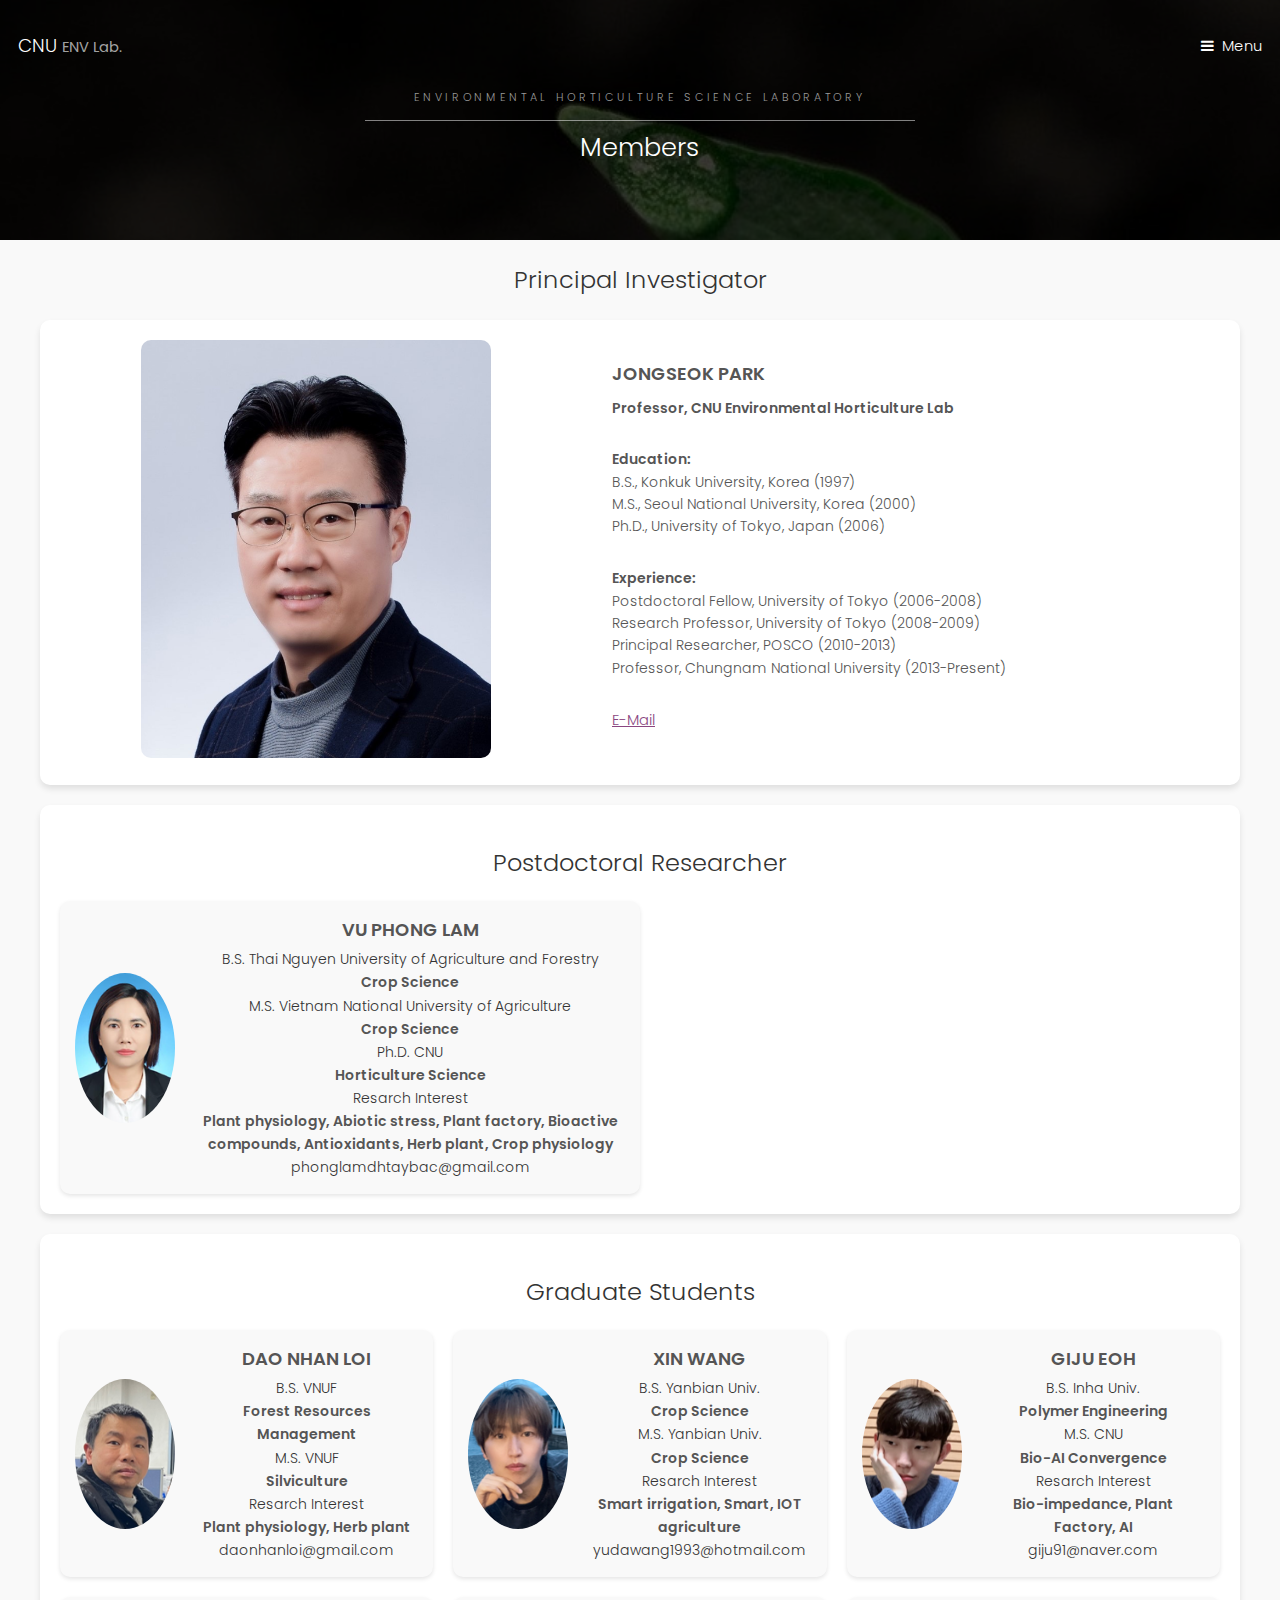
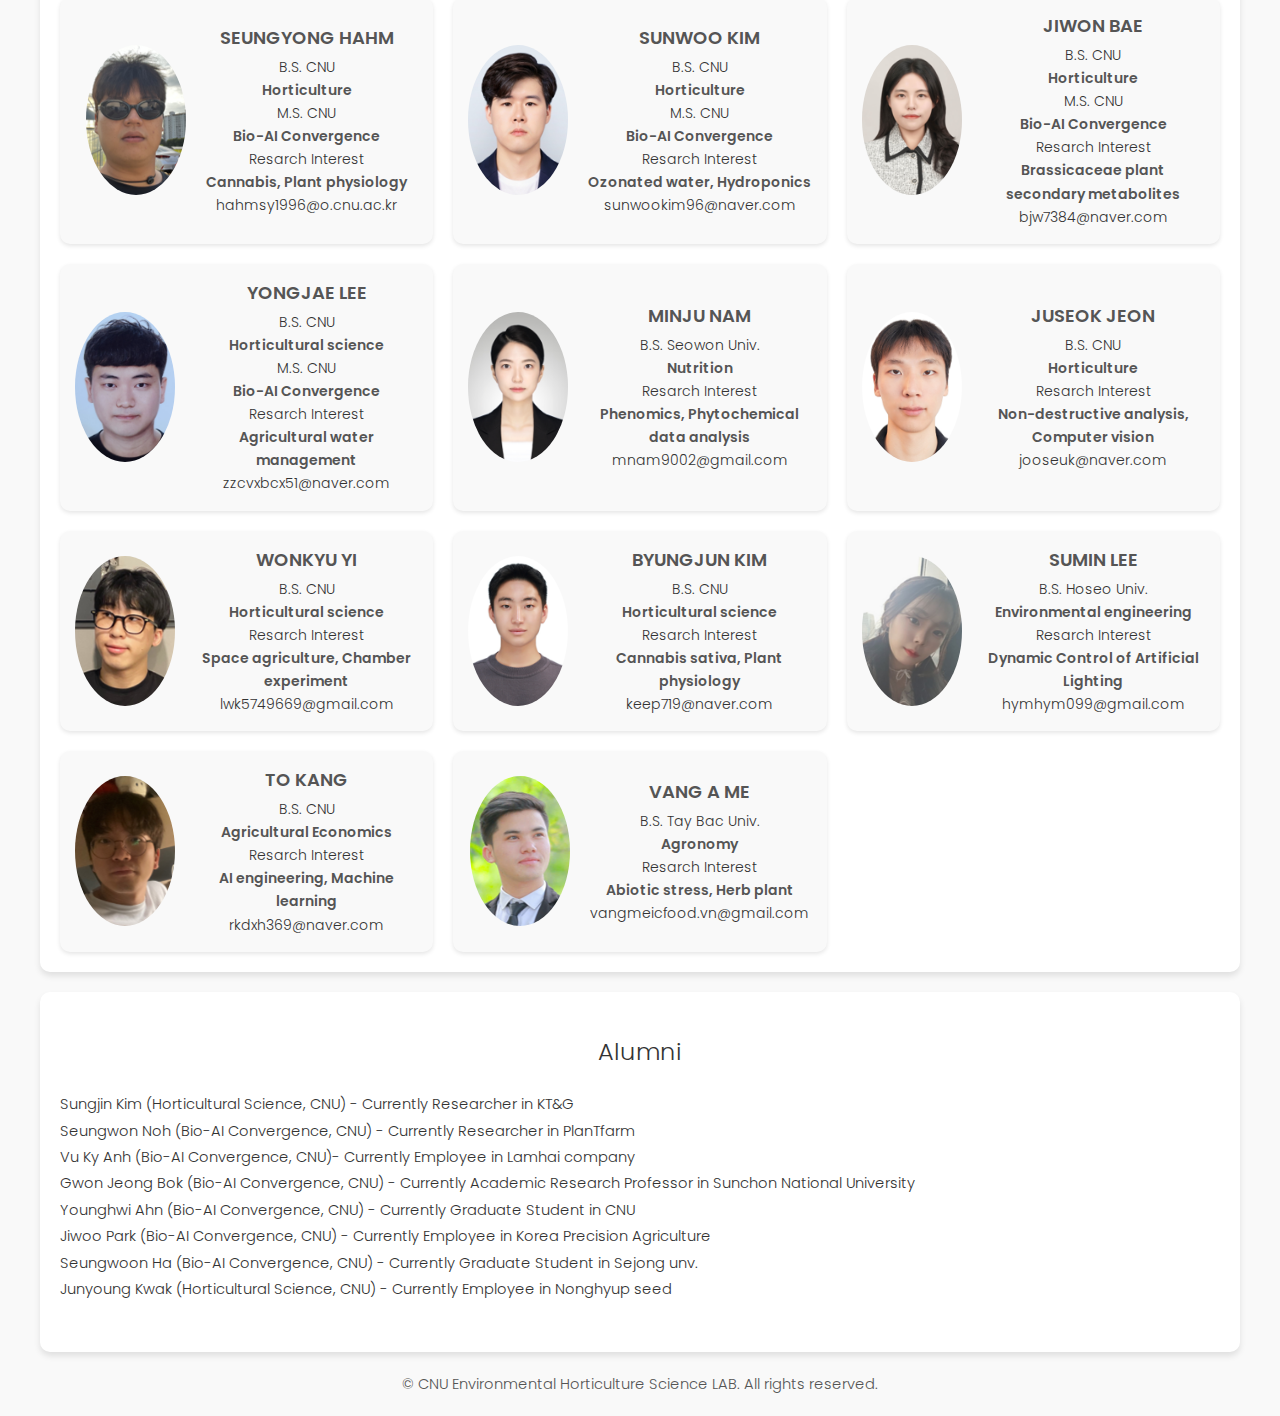
==== member_final.html @ 762f3e8c "Add files via upload" ====
<!DOCTYPE html>
<!--
	Hielo by TEMPLATED
	templated.co @templatedco
	Released for free under the Creative Commons Attribution 3.0 license (templated.co/license)
-->
<html>
  <head>
    <title>충남대학교 환경원예학연구실</title>
    <meta charset="utf-8" />
    <meta name="viewport" content="width=device-width, initial-scale=1" />
    <link rel="stylesheet" href="assets/css/main.css" />


    <style>
      body {
        margin: 0;
        padding: 0;
        background-color: #f9f9f9;
        color: #333;
      }

      .container {
            max-width: 1200px;
            margin: 0 auto;
            padding: 20px;
        }

      .section-title {
        text-align: center;
        margin: 20px 0;
        font-size: 24px;
        color: #333;
      }

      .professor-section {
        display: flex;
        flex-wrap: wrap;
        justify-content: center;
        align-items: flex-start;
        gap: 20px;
        padding: 20px;
        max-width: 1200px;
        margin: 0 auto;
        background-color: #fff;
        border-radius: 10px;
        box-shadow: 0 4px 6px rgba(0, 0, 0, 0.1);
        margin-bottom: 20px;
        margin-top: 20px;

      }

      .professor-image {
        flex: 1 1 40%;
        text-align: center;
      }

      .professor-image img {
        width: 100%;
        max-width: 350px;
        border-radius: 10px;
        object-fit: cover;
      }

      .professor-info {
        flex: 1 1 50%;
        padding: 20px;
        text-align: left;
      }

      .professor-info h3 {
        font-size: 18px;
        color: #007bff;
        margin-bottom: 10px;
      }

      .professor-info p {
        font-size: 14px;
        color: #555;
        line-height: 1.6;
      }



      
      .members-section {
    background-color: #fff;
    padding: 20px;
    align-items: center;
    max-width: 1200px; /* 섹션의 너비를 조정 */
    margin: 0 auto; /* 섹션을 중앙 정렬 */
    border-radius: 10px;
    box-shadow: 0 4px 6px rgba(0, 0, 0, 0.1);
    margin-bottom: 20px;
    text-align: center; /* 텍스트와 내용을 중앙 정렬 */
}

      .members {
            display: grid;
            grid-template-columns: repeat(3, 1fr);
            gap: 20px;
            justify-items: center;
            
        }




        
        .member {
            display: flex;
            align-items: center;
            width: 100%; /* 부모 컨테이너의 크기에 맞춤 */
            max-width: 390px; /* 카드 최대 너비 */
            gap: 20px;
            justify-content: center;
            background-color: #f9f9f9;
            padding: 15px;
            border-radius: 10px;
            box-shadow: 0 2px 4px rgba(0, 0, 0, 0.1);
        }

        .member img {
    width: 100px; /* 사진 크기 조정 */
    height: 150px; /* 사진 크기 조정 */
    border-radius: 50%; /* 원형 이미지 */
    object-fit: cover; /* 이미지 크기 유지 */

}

        .member-info h3 {
            margin: 0 0 5px;
            font-size: 18px;
        }

        .member-info p {
            margin: 0;
            font-size: 14px;
        }

        .single-member-container {
            display: grid;
            grid-template-columns: repeat(3, 1fr);
            gap: 20px;
            justify-content: center;
        }

        .single-member-container .member {
            grid-column: span 1;
        }

        .phdsingle-member-container .member {
          max-width: 580px; /* 카드 최대 너비를 600px로 설정 */
    width: 100%; /* 부모 컨테이너 크기에 맞춤 */
    margin: 0 ; /* 중앙 정렬 */
    
        }


        .single-member-container .member:nth-child(1) {
            grid-column: 1 / 2;
        }

        .alumni {
    
    max-width: 1200px; /* 섹션의 최대 너비를 제한 */
    margin: 0 auto; /* 섹션을 수평 중앙 정렬 */
    background-color: #fff; /* 배경색 추가로 다른 섹션과 통일 */
    padding: 20px; /* 내부 여백 추가 */
    border-radius: 10px; /* 모서리 둥글게 */
    box-shadow: 0 4px 6px rgba(0, 0, 0, 0.1); /* 섀도우 추가 */
}

.alumni-list {
    line-height: 1.8; /* 텍스트 간격 조정 */
}


      </style>



    
    <!-- Header -->
    <header id="header" class="alt">
      <div class="logo">
        <a href="main_final.html">CNU <span>ENV Lab.</span></a>
      </div>
      <a href="#menu">Menu</a>
    </header>

    <!-- Nav -->
    <nav id="menu">
      <ul class="links">
        <li><a href="main_final.html">HOME</a></li>
        <li><a href="member_final.html">MEMBERS</a></li>
        <li><a href="reserch_final.html">RESEARCH</a></li>
        <li><a href="papers_final.html">PUBLICATIONS</a></li>
      </ul>
    </nav>



    <section id="One" class="wrapper style3">
        <div class="inner">
          <header class="align-center">
            <p>Environmental Horticulture Science laboratory</p>
            <h2>Members</h2>
          </header>
        </div>
      </section>
  



    <!-- 교수님 섹션 -->
    <section class="professor">
        <div class="section-title">Principal Investigator</div>
        <div class="professor-section">
          <div class="professor-image">
            <img src="images/12/jsp.png" alt="박 종 석" />
          </div>
          <div class="professor-info">
            <h3><b>JONGSEOK PARK</b></h3>
            <p><strong>Professor, CNU Environmental Horticulture Lab</strong></p>
            <p><strong>Education:</strong><br>
              B.S., Konkuk University, Korea (1997)<br>
              M.S., Seoul National University, Korea (2000)<br>
              Ph.D., University of Tokyo, Japan (2006)</p>
          <p><strong>Experience:</strong><br>
              Postdoctoral Fellow, University of Tokyo (2006-2008)<br>
              Research Professor, University of Tokyo (2008-2009)<br>
              Principal Researcher, POSCO (2010-2013)<br>
              Professor, Chungnam National University (2013-Present)</p>
            <a href="mailto:jongseok@cnu.ac.kr">E-Mail</a>
          </div>
        </div> 
      </section>
  

      <!-- Postdoctoral Researchers 섹션 -->

      <section class="members-section">
        <h2 class="section-title">Postdoctoral Researcher</h2>
        <div class="phdsingle-member-container">
            <div class="member">
                <img src="images/12/lam.png" alt="Bu Phong Lam">
                <div class="member-info">
                  <h3><b>VU PHONG LAM</b></h3>
                  <p>B.S. Thai Nguyen University of Agriculture and Forestry</p>
                  <p><b>Crop Science</b></p>
                  <p>M.S. Vietnam National University of Agriculture</p>
                  <p><b>Crop Science</b></p>
                  <p>Ph.D. CNU</p>
                  <p><b>Horticulture Science</b></p>
                  <p>Resarch Interest</p>
                  <p><b>Plant physiology, Abiotic stress, Plant factory, Bioactive compounds, Antioxidants, Herb plant, Crop physiology</b></p>
                  <p>phonglamdhtaybac@gmail.com</p>
                </div>
            </div>
        </div>
    </section>



  <section class="members-section">
      <h2 class="section-title">Graduate Students</h2>
      <div class="members">
          <div class="member">
              <img src="images/12/loi.png" alt="Roi">
              <div class="member-info">
                  <h3><b>DAO NHAN LOI</b></h3>
                  <p>B.S. VNUF</p>
                  <p><b>Forest Resources Management</b></p>
                  <p>M.S. VNUF</p>
                  <p><b>Silviculture</b></p>
                  <p>Resarch Interest</p>
                  <p><b>Plant physiology, Herb plant</b></p>
                  <p>daonhanloi@gmail.com</p>
              </div>
          </div>
          <div class="member">
              <img src="images/12/xin.png" alt="Wang Xin">
              <div class="member-info">
                <h3><b>XIN WANG</b></h3>
                <p>B.S. Yanbian Univ.</p>
                <p><b>Crop Science</b></p>
                <p>M.S. Yanbian Univ.</p>
                <p><b>Crop Science</b></p>
                <p>Resarch Interest</p>
                <p><b>Smart irrigation, Smart, IOT agriculture</b></p>
                <p>yudawang1993@hotmail.com</p>
              </div>
          </div>
          <div class="member">
              <img src="images/12/ju.png" alt="Oh Gi Ju">
              <div class="member-info">
                <h3><b>GIJU EOH</b></h3>
                <p>B.S. Inha Univ.</p>
                <p><b>Polymer Engineering</b></p>
                <p>M.S. CNU</p>
                <p><b>Bio-AI Convergence</b></p>
                <p>Resarch Interest</p>
                <p><b>Bio-impedance, Plant Factory, AI</b></p>
                <p>giju91@naver.com</p>
              </div>
          </div>
          <div class="member">
            <img src="images/12/seoung.png" alt="Wang Xin">
            <div class="member-info">
              <h3><b>SEUNGYONG HAHM</b></h3>
              <p>B.S. CNU</p>
              <p><b>Horticulture</b></p>
              <p>M.S. CNU</p>
              <p><b>Bio-AI Convergence</b></p>
              <p>Resarch Interest</p>
              <p><b>Cannabis, Plant physiology</b></p>
              <p>hahmsy1996@o.cnu.ac.kr</p>
          </div>
          </div>
          <div class="member">
            <img src="images/12/sun.png" alt="Wang Xin">
            <div class="member-info">
              <h3><b>SUNWOO KIM</b></h3>
              <p>B.S. CNU</p>
              <p><b>Horticulture</b></p>
              <p>M.S. CNU</p>
              <p><b>Bio-AI Convergence</b></p>
              <p>Resarch Interest</p>
              <p><b>Ozonated water, Hydroponics</b></p>
              <p>sunwookim96@naver.com</p>
          </div>
          </div>
          <div class="member">
            <img src="images/12/ji.png" alt="Wang Xin">
            <div class="member-info">
              <h3><b>JIWON BAE</b></h3>
              <p>B.S. CNU</p>
              <p><b>Horticulture</b></p>
              <p>M.S. CNU</p>
              <p><b>Bio-AI Convergence</b></p>
              <p>Resarch Interest</p>
              <p><b>Brassicaceae plant secondary metabolites</b></p>
              <p>bjw7384@naver.com</p>
          </div>
          </div>
          <div class="member">
            <img src="images/12/yong.png" alt="Wang Xin">
            <div class="member-info">
              <h3><b>YONGJAE LEE</b></h3>
              <p>B.S. CNU</p>
              <p><b>Horticultural science</b></p>
              <p>M.S. CNU</p>
              <p><b>Bio-AI Convergence</b></p>
              <p>Resarch Interest</p>
              <p><b>Agricultural water management</b></p>
              <p>zzcvxbcx51@naver.com</p>
          </div>
          </div>
          <div class="member">
            <img src="images/12/min.png" alt="Wang Xin">
            <div class="member-info">
              <h3><b>MINJU NAM</b></h3>
              <p>B.S. Seowon Univ.</p>
              <p><b>Nutrition</b></p>
              <p>Resarch Interest</p>
              <p><b>Phenomics, Phytochemical data analysis</b></p>
              <p>mnam9002@gmail.com</p>
          </div>
          </div>
          <div class="member">
            <img src="images/12/jus.png" alt="Wang Xin">
            <div class="member-info">
              <h3><b>JUSEOK JEON</b></h3>
              <p>B.S. CNU</p>
              <p><b>Horticulture</b></p>
              <p>Resarch Interest</p>
              <p><b>Non-destructive analysis, Computer vision</b></p>
              <p>jooseuk@naver.com</p>
          </div>
          </div>
          <div class="member">
            <img src="images/12/won.png" alt="Wang Xin">
            <div class="member-info">
              <h3><b>WONKYU YI</b></h3>
              <p>B.S. CNU</p>
              <p><b>Horticultural science</b></p>
              <p>Resarch Interest</p>
              <p><b>Space agriculture, Chamber experiment</b></p>
              <p>lwk5749669@gmail.com</p>
          </div>
          </div>
          <div class="member">
            <img src="images/12/byung.png" alt="Wang Xin">
            <div class="member-info">
              <h3><b>BYUNGJUN KIM</b></h3>
              <p>B.S. CNU</p>
              <p><b>Horticultural science</b></p>
              <p>Resarch Interest</p>
              <p><b>Cannabis sativa, Plant physiology</b></p>
              <p>keep719@naver.com</p>
          </div>
          </div>
          <div class="member">
            <img src="images/12/su.png" alt="Wang Xin">
            <div class="member-info">
              <h3><b>SUMIN LEE</b></h3>
              <p>B.S. Hoseo Univ.</p>
              <p><b>Environmental engineering</b></p>
              <p>Resarch Interest</p>
              <p><b>Dynamic Control of Artificial Lighting</b></p>
              <p>hymhym099@gmail.com</p>
          </div>
          </div>
          <div class="member">
            <img src="images/12/kang.png" alt="Wang Xin">
            <div class="member-info">
              <h3><b>TO KANG</b></h3>
              <p>B.S. CNU</p>
              <p><b>Agricultural Economics</b></p>
              <p>Resarch Interest</p>
              <p><b>AI engineering, Machine learning</b></p>
              <p>rkdxh369@naver.com</p>
          </div>
          </div>
          <div class="member">
            <img src="images/12/bang.png" alt="Wang Xin">
            <div class="member-info">
              <h3><b>VANG A ME</b></h3>
              <p>B.S. Tay Bac Univ.</p>
              <p><b>Agronomy</b></p>
              <p>Resarch Interest</p>
              <p><b>Abiotic stress, Herb plant</b></p>
              <p>vangmeicfood.vn@gmail.com</p>
          </div>
          </div>
          </div>
      </div>
  </section>
</div>
</body>
</html>

  
      <section class="alumni">
        <div class="section-title">Alumni</div>
        <p class="alumni-list">
          Sungjin Kim (Horticultural Science, CNU) - Currently Researcher in KT&G<br>
          Seungwon Noh (Bio-AI Convergence, CNU) - Currently Researcher in PlanTfarm<br>
          Vu Ky Anh (Bio-AI Convergence, CNU)- Currently Employee in Lamhai company<br> 
          Gwon Jeong Bok (Bio-AI Convergence, CNU) - Currently Academic Research Professor in Sunchon National University<br>
          Younghwi Ahn (Bio-AI Convergence, CNU) - Currently Graduate Student in CNU<br>
          Jiwoo Park (Bio-AI Convergence, CNU) - Currently Employee in Korea Precision Agriculture<br>
          Seungwoon Ha (Bio-AI Convergence, CNU) - Currently Graduate Student in Sejong unv.<br>
          Junyoung Kwak (Horticultural Science, CNU) - Currently Employee in Nonghyup seed
        </p>
      </section>

  
      <footer style="text-align: center; margin: 20px 0; color: #555;">
        &copy; CNU Environmental Horticulture Science LAB. All rights reserved.
      </footer>
  
      <script>
        const menuToggle = document.getElementById("menu-toggle");
        const menu = document.getElementById("menu");
  
        menuToggle.addEventListener("click", () => {
          menu.style.display = menu.style.display === "block" ? "none" : "block";
        });
      </script>






    <!-- Scripts -->
    <script src="assets/js/jquery.min.js"></script>
    <script src="assets/js/jquery.scrollex.min.js"></script>
    <script src="assets/js/skel.min.js"></script>
    <script src="assets/js/util.js"></script>
    <script src="assets/js/main.js"></script>
  </body>
</html>
---- assets/css/main.css ----
@charset "UTF-8";
@import url(font-awesome.min.css);
@import url("https://fonts.googleapis.com/css?family=Poppins:300,400,500,600,700");

/*
	Hielo by TEMPLATED
	templated.co @templatedco
	Released for free under the Creative Commons Attribution 3.0 license (templated.co/license)
*/

/* Reset */

html,
body,
div,
span,
applet,
object,
iframe,
h1,
h2,
h3,
h4,
h5,
h6,
p,
blockquote,
pre,
a,
abbr,
acronym,
address,
big,
cite,
code,
del,
dfn,
em,
img,
ins,
kbd,
q,
s,
samp,
small,
strike,
strong,
sub,
sup,
tt,
var,
b,
u,
i,
center,
dl,
dt,
dd,
ol,
ul,
li,
fieldset,
form,
label,
legend,
table,
caption,
tbody,
tfoot,
thead,
tr,
th,
td,
article,
aside,
canvas,
details,
embed,
figure,
figcaption,
footer,
header,
hgroup,
menu,
nav,
output,
ruby,
section,
summary,
time,
mark,
audio,
video {
  margin: 0;
  padding: 0;
  border: 0;
  font-size: 100%;
  font: inherit;
  vertical-align: baseline;
}

article,
aside,
details,
figcaption,
figure,
footer,
header,
hgroup,
menu,
nav,
section {
  display: block;
}

body {
  line-height: 1;
}

ol,
ul {
  list-style: none;
}

blockquote,
q {
  quotes: none;
}

blockquote:before,
blockquote:after,
q:before,
q:after {
  content: "";
  content: none;
}

table {
  border-collapse: collapse;
  border-spacing: 0;
}

body {
  -webkit-text-size-adjust: none;
}

/* Box Model */

*,
*:before,
*:after {
  -moz-box-sizing: border-box;
  -webkit-box-sizing: border-box;
  box-sizing: border-box;
}

/* Containers */

.container {
  margin-left: auto;
  margin-right: auto;
}

.container.\31 25\25 {
  width: 100%;
  max-width: 100rem;
  min-width: 80rem;
}

.container.\37 5\25 {
  width: 60rem;
}

.container.\35 0\25 {
  width: 40rem;
}

.container.\32 5\25 {
  width: 20rem;
}

.container {
  width: 80rem;
}

@media screen and (max-width: 1680px) {
  .container.\31 25\25 {
    width: 100%;
    max-width: 100rem;
    min-width: 80rem;
  }

  .container.\37 5\25 {
    width: 60rem;
  }

  .container.\35 0\25 {
    width: 40rem;
  }

  .container.\32 5\25 {
    width: 20rem;
  }

  .container {
    width: 80rem;
  }
}

@media screen and (max-width: 1280px) {
  .container.\31 25\25 {
    width: 100%;
    max-width: 81.25rem;
    min-width: 65rem;
  }

  .container.\37 5\25 {
    width: 48.75rem;
  }

  .container.\35 0\25 {
    width: 32.5rem;
  }

  .container.\32 5\25 {
    width: 16.25rem;
  }

  .container {
    width: 65rem;
  }
}

@media screen and (max-width: 980px) {
  .container.\31 25\25 {
    width: 100%;
    max-width: 112.5%;
    min-width: 90%;
  }

  .container.\37 5\25 {
    width: 67.5%;
  }

  .container.\35 0\25 {
    width: 45%;
  }

  .container.\32 5\25 {
    width: 22.5%;
  }

  .container {
    width: 90%;
  }
}

@media screen and (max-width: 736px) {
  .container.\31 25\25 {
    width: 100%;
    max-width: 112.5%;
    min-width: 90%;
  }

  .container.\37 5\25 {
    width: 67.5%;
  }

  .container.\35 0\25 {
    width: 45%;
  }

  .container.\32 5\25 {
    width: 22.5%;
  }

  .container {
    width: 90% !important;
  }
}

@media screen and (max-width: 480px) {
  .container.\31 25\25 {
    width: 100%;
    max-width: 112.5%;
    min-width: 90%;
  }

  .container.\37 5\25 {
    width: 67.5%;
  }

  .container.\35 0\25 {
    width: 45%;
  }

  .container.\32 5\25 {
    width: 22.5%;
  }

  .container {
    width: 90% !important;
  }
}

/* Grid */

.row {
  border-bottom: solid 1px transparent;
  -moz-box-sizing: border-box;
  -webkit-box-sizing: border-box;
  box-sizing: border-box;
}

.row > * {
  float: left;
  -moz-box-sizing: border-box;
  -webkit-box-sizing: border-box;
  box-sizing: border-box;
}

.row:after,
.row:before {
  content: "";
  display: block;
  clear: both;
  height: 0;
}

.row.uniform > * > :first-child {
  margin-top: 0;
}

.row.uniform > * > :last-child {
  margin-bottom: 0;
}

.row.\30 \25 > * {
  padding: 0 0 0 0rem;
}

.row.\30 \25 {
  margin: 0 0 -1px 0rem;
}

.row.uniform.\30 \25 > * {
  padding: 0rem 0 0 0rem;
}

.row.uniform.\30 \25 {
  margin: 0rem 0 -1px 0rem;
}

.row > * {
  padding: 0 0 0 2rem;
}

.row {
  margin: 0 0 -1px -2rem;
}

.row.uniform > * {
  padding: 2rem 0 0 2rem;
}

.row.uniform {
  margin: -2rem 0 -1px -2rem;
}

.row.\32 00\25 > * {
  padding: 0 0 0 4rem;
}

.row.\32 00\25 {
  margin: 0 0 -1px -4rem;
}

.row.uniform.\32 00\25 > * {
  padding: 4rem 0 0 4rem;
}

.row.uniform.\32 00\25 {
  margin: -4rem 0 -1px -4rem;
}

.row.\31 50\25 > * {
  padding: 0 0 0 3rem;
}

.row.\31 50\25 {
  margin: 0 0 -1px -3rem;
}

.row.uniform.\31 50\25 > * {
  padding: 3rem 0 0 3rem;
}

.row.uniform.\31 50\25 {
  margin: -3rem 0 -1px -3rem;
}

.row.\35 0\25 > * {
  padding: 0 0 0 1rem;
}

.row.\35 0\25 {
  margin: 0 0 -1px -1rem;
}

.row.uniform.\35 0\25 > * {
  padding: 1rem 0 0 1rem;
}

.row.uniform.\35 0\25 {
  margin: -1rem 0 -1px -1rem;
}

.row.\32 5\25 > * {
  padding: 0 0 0 0.5rem;
}

.row.\32 5\25 {
  margin: 0 0 -1px -0.5rem;
}

.row.uniform.\32 5\25 > * {
  padding: 0.5rem 0 0 0.5rem;
}

.row.uniform.\32 5\25 {
  margin: -0.5rem 0 -1px -0.5rem;
}

.\31 2u,
.\31 2u\24 {
  width: 100%;
  clear: none;
  margin-left: 0;
}

.\31 1u,
.\31 1u\24 {
  width: 91.6666666667%;
  clear: none;
  margin-left: 0;
}

.\31 0u,
.\31 0u\24 {
  width: 83.3333333333%;
  clear: none;
  margin-left: 0;
}

.\39 u,
.\39 u\24 {
  width: 75%;
  clear: none;
  margin-left: 0;
}

.\38 u,
.\38 u\24 {
  width: 66.6666666667%;
  clear: none;
  margin-left: 0;
}

.\37 u,
.\37 u\24 {
  width: 58.3333333333%;
  clear: none;
  margin-left: 0;
}

.\36 u,
.\36 u\24 {
  width: 50%;
  clear: none;
  margin-left: 0;
}

.\35 u,
.\35 u\24 {
  width: 41.6666666667%;
  clear: none;
  margin-left: 0;
}

.\34 u,
.\34 u\24 {
  width: 33.3333333333%;
  clear: none;
  margin-left: 0;
}

.\33 u,
.\33 u\24 {
  width: 25%;
  clear: none;
  margin-left: 0;
}

.\32 u,
.\32 u\24 {
  width: 16.6666666667%;
  clear: none;
  margin-left: 0;
}

.\31 u,
.\31 u\24 {
  width: 8.3333333333%;
  clear: none;
  margin-left: 0;
}

.\31 2u\24 + *,
.\31 1u\24 + *,
.\31 0u\24 + *,
.\39 u\24 + *,
.\38 u\24 + *,
.\37 u\24 + *,
.\36 u\24 + *,
.\35 u\24 + *,
.\34 u\24 + *,
.\33 u\24 + *,
.\32 u\24 + *,
.\31 u\24 + * {
  clear: left;
}

.\-11u {
  margin-left: 91.66667%;
}

.\-10u {
  margin-left: 83.33333%;
}

.\-9u {
  margin-left: 75%;
}

.\-8u {
  margin-left: 66.66667%;
}

.\-7u {
  margin-left: 58.33333%;
}

.\-6u {
  margin-left: 50%;
}

.\-5u {
  margin-left: 41.66667%;
}

.\-4u {
  margin-left: 33.33333%;
}

.\-3u {
  margin-left: 25%;
}

.\-2u {
  margin-left: 16.66667%;
}

.\-1u {
  margin-left: 8.33333%;
}

@media screen and (max-width: 1680px) {
  .row > * {
    padding: 0 0 0 2rem;
  }

  .row {
    margin: 0 0 -1px -2rem;
  }

  .row.uniform > * {
    padding: 2rem 0 0 2rem;
  }

  .row.uniform {
    margin: -2rem 0 -1px -2rem;
  }

  .row.\32 00\25 > * {
    padding: 0 0 0 4rem;
  }

  .row.\32 00\25 {
    margin: 0 0 -1px -4rem;
  }

  .row.uniform.\32 00\25 > * {
    padding: 4rem 0 0 4rem;
  }

  .row.uniform.\32 00\25 {
    margin: -4rem 0 -1px -4rem;
  }

  .row.\31 50\25 > * {
    padding: 0 0 0 3rem;
  }

  .row.\31 50\25 {
    margin: 0 0 -1px -3rem;
  }

  .row.uniform.\31 50\25 > * {
    padding: 3rem 0 0 3rem;
  }

  .row.uniform.\31 50\25 {
    margin: -3rem 0 -1px -3rem;
  }

  .row.\35 0\25 > * {
    padding: 0 0 0 1rem;
  }

  .row.\35 0\25 {
    margin: 0 0 -1px -1rem;
  }

  .row.uniform.\35 0\25 > * {
    padding: 1rem 0 0 1rem;
  }

  .row.uniform.\35 0\25 {
    margin: -1rem 0 -1px -1rem;
  }

  .row.\32 5\25 > * {
    padding: 0 0 0 0.5rem;
  }

  .row.\32 5\25 {
    margin: 0 0 -1px -0.5rem;
  }

  .row.uniform.\32 5\25 > * {
    padding: 0.5rem 0 0 0.5rem;
  }

  .row.uniform.\32 5\25 {
    margin: -0.5rem 0 -1px -0.5rem;
  }

  .\31 2u\28xlarge\29,
  .\31 2u\24\28xlarge\29 {
    width: 100%;
    clear: none;
    margin-left: 0;
  }

  .\31 1u\28xlarge\29,
  .\31 1u\24\28xlarge\29 {
    width: 91.6666666667%;
    clear: none;
    margin-left: 0;
  }

  .\31 0u\28xlarge\29,
  .\31 0u\24\28xlarge\29 {
    width: 83.3333333333%;
    clear: none;
    margin-left: 0;
  }

  .\39 u\28xlarge\29,
  .\39 u\24\28xlarge\29 {
    width: 75%;
    clear: none;
    margin-left: 0;
  }

  .\38 u\28xlarge\29,
  .\38 u\24\28xlarge\29 {
    width: 66.6666666667%;
    clear: none;
    margin-left: 0;
  }

  .\37 u\28xlarge\29,
  .\37 u\24\28xlarge\29 {
    width: 58.3333333333%;
    clear: none;
    margin-left: 0;
  }

  .\36 u\28xlarge\29,
  .\36 u\24\28xlarge\29 {
    width: 50%;
    clear: none;
    margin-left: 0;
  }

  .\35 u\28xlarge\29,
  .\35 u\24\28xlarge\29 {
    width: 41.6666666667%;
    clear: none;
    margin-left: 0;
  }

  .\34 u\28xlarge\29,
  .\34 u\24\28xlarge\29 {
    width: 33.3333333333%;
    clear: none;
    margin-left: 0;
  }

  .\33 u\28xlarge\29,
  .\33 u\24\28xlarge\29 {
    width: 25%;
    clear: none;
    margin-left: 0;
  }

  .\32 u\28xlarge\29,
  .\32 u\24\28xlarge\29 {
    width: 16.6666666667%;
    clear: none;
    margin-left: 0;
  }

  .\31 u\28xlarge\29,
  .\31 u\24\28xlarge\29 {
    width: 8.3333333333%;
    clear: none;
    margin-left: 0;
  }

  .\31 2u\24\28xlarge\29 + *,
  .\31 1u\24\28xlarge\29 + *,
  .\31 0u\24\28xlarge\29 + *,
  .\39 u\24\28xlarge\29 + *,
  .\38 u\24\28xlarge\29 + *,
  .\37 u\24\28xlarge\29 + *,
  .\36 u\24\28xlarge\29 + *,
  .\35 u\24\28xlarge\29 + *,
  .\34 u\24\28xlarge\29 + *,
  .\33 u\24\28xlarge\29 + *,
  .\32 u\24\28xlarge\29 + *,
  .\31 u\24\28xlarge\29 + * {
    clear: left;
  }

  .\-11u\28xlarge\29 {
    margin-left: 91.66667%;
  }

  .\-10u\28xlarge\29 {
    margin-left: 83.33333%;
  }

  .\-9u\28xlarge\29 {
    margin-left: 75%;
  }

  .\-8u\28xlarge\29 {
    margin-left: 66.66667%;
  }

  .\-7u\28xlarge\29 {
    margin-left: 58.33333%;
  }

  .\-6u\28xlarge\29 {
    margin-left: 50%;
  }

  .\-5u\28xlarge\29 {
    margin-left: 41.66667%;
  }

  .\-4u\28xlarge\29 {
    margin-left: 33.33333%;
  }

  .\-3u\28xlarge\29 {
    margin-left: 25%;
  }

  .\-2u\28xlarge\29 {
    margin-left: 16.66667%;
  }

  .\-1u\28xlarge\29 {
    margin-left: 8.33333%;
  }
}

@media screen and (max-width: 1280px) {
  .row > * {
    padding: 0 0 0 1.5rem;
  }

  .row {
    margin: 0 0 -1px -1.5rem;
  }

  .row.uniform > * {
    padding: 1.5rem 0 0 1.5rem;
  }

  .row.uniform {
    margin: -1.5rem 0 -1px -1.5rem;
  }

  .row.\32 00\25 > * {
    padding: 0 0 0 3rem;
  }

  .row.\32 00\25 {
    margin: 0 0 -1px -3rem;
  }

  .row.uniform.\32 00\25 > * {
    padding: 3rem 0 0 3rem;
  }

  .row.uniform.\32 00\25 {
    margin: -3rem 0 -1px -3rem;
  }

  .row.\31 50\25 > * {
    padding: 0 0 0 2.25rem;
  }

  .row.\31 50\25 {
    margin: 0 0 -1px -2.25rem;
  }

  .row.uniform.\31 50\25 > * {
    padding: 2.25rem 0 0 2.25rem;
  }

  .row.uniform.\31 50\25 {
    margin: -2.25rem 0 -1px -2.25rem;
  }

  .row.\35 0\25 > * {
    padding: 0 0 0 0.75rem;
  }

  .row.\35 0\25 {
    margin: 0 0 -1px -0.75rem;
  }

  .row.uniform.\35 0\25 > * {
    padding: 0.75rem 0 0 0.75rem;
  }

  .row.uniform.\35 0\25 {
    margin: -0.75rem 0 -1px -0.75rem;
  }

  .row.\32 5\25 > * {
    padding: 0 0 0 0.375rem;
  }

  .row.\32 5\25 {
    margin: 0 0 -1px -0.375rem;
  }

  .row.uniform.\32 5\25 > * {
    padding: 0.375rem 0 0 0.375rem;
  }

  .row.uniform.\32 5\25 {
    margin: -0.375rem 0 -1px -0.375rem;
  }

  .\31 2u\28large\29,
  .\31 2u\24\28large\29 {
    width: 100%;
    clear: none;
    margin-left: 0;
  }

  .\31 1u\28large\29,
  .\31 1u\24\28large\29 {
    width: 91.6666666667%;
    clear: none;
    margin-left: 0;
  }

  .\31 0u\28large\29,
  .\31 0u\24\28large\29 {
    width: 83.3333333333%;
    clear: none;
    margin-left: 0;
  }

  .\39 u\28large\29,
  .\39 u\24\28large\29 {
    width: 75%;
    clear: none;
    margin-left: 0;
  }

  .\38 u\28large\29,
  .\38 u\24\28large\29 {
    width: 66.6666666667%;
    clear: none;
    margin-left: 0;
  }

  .\37 u\28large\29,
  .\37 u\24\28large\29 {
    width: 58.3333333333%;
    clear: none;
    margin-left: 0;
  }

  .\36 u\28large\29,
  .\36 u\24\28large\29 {
    width: 50%;
    clear: none;
    margin-left: 0;
  }

  .\35 u\28large\29,
  .\35 u\24\28large\29 {
    width: 41.6666666667%;
    clear: none;
    margin-left: 0;
  }

  .\34 u\28large\29,
  .\34 u\24\28large\29 {
    width: 33.3333333333%;
    clear: none;
    margin-left: 0;
  }

  .\33 u\28large\29,
  .\33 u\24\28large\29 {
    width: 25%;
    clear: none;
    margin-left: 0;
  }

  .\32 u\28large\29,
  .\32 u\24\28large\29 {
    width: 16.6666666667%;
    clear: none;
    margin-left: 0;
  }

  .\31 u\28large\29,
  .\31 u\24\28large\29 {
    width: 8.3333333333%;
    clear: none;
    margin-left: 0;
  }

  .\31 2u\24\28large\29 + *,
  .\31 1u\24\28large\29 + *,
  .\31 0u\24\28large\29 + *,
  .\39 u\24\28large\29 + *,
  .\38 u\24\28large\29 + *,
  .\37 u\24\28large\29 + *,
  .\36 u\24\28large\29 + *,
  .\35 u\24\28large\29 + *,
  .\34 u\24\28large\29 + *,
  .\33 u\24\28large\29 + *,
  .\32 u\24\28large\29 + *,
  .\31 u\24\28large\29 + * {
    clear: left;
  }

  .\-11u\28large\29 {
    margin-left: 91.66667%;
  }

  .\-10u\28large\29 {
    margin-left: 83.33333%;
  }

  .\-9u\28large\29 {
    margin-left: 75%;
  }

  .\-8u\28large\29 {
    margin-left: 66.66667%;
  }

  .\-7u\28large\29 {
    margin-left: 58.33333%;
  }

  .\-6u\28large\29 {
    margin-left: 50%;
  }

  .\-5u\28large\29 {
    margin-left: 41.66667%;
  }

  .\-4u\28large\29 {
    margin-left: 33.33333%;
  }

  .\-3u\28large\29 {
    margin-left: 25%;
  }

  .\-2u\28large\29 {
    margin-left: 16.66667%;
  }

  .\-1u\28large\29 {
    margin-left: 8.33333%;
  }
}

@media screen and (max-width: 980px) {
  .row > * {
    padding: 0 0 0 1.5rem;
  }

  .row {
    margin: 0 0 -1px -1.5rem;
  }

  .row.uniform > * {
    padding: 1.5rem 0 0 1.5rem;
  }

  .row.uniform {
    margin: -1.5rem 0 -1px -1.5rem;
  }

  .row.\32 00\25 > * {
    padding: 0 0 0 3rem;
  }

  .row.\32 00\25 {
    margin: 0 0 -1px -3rem;
  }

  .row.uniform.\32 00\25 > * {
    padding: 3rem 0 0 3rem;
  }

  .row.uniform.\32 00\25 {
    margin: -3rem 0 -1px -3rem;
  }

  .row.\31 50\25 > * {
    padding: 0 0 0 2.25rem;
  }

  .row.\31 50\25 {
    margin: 0 0 -1px -2.25rem;
  }

  .row.uniform.\31 50\25 > * {
    padding: 2.25rem 0 0 2.25rem;
  }

  .row.uniform.\31 50\25 {
    margin: -2.25rem 0 -1px -2.25rem;
  }

  .row.\35 0\25 > * {
    padding: 0 0 0 0.75rem;
  }

  .row.\35 0\25 {
    margin: 0 0 -1px -0.75rem;
  }

  .row.uniform.\35 0\25 > * {
    padding: 0.75rem 0 0 0.75rem;
  }

  .row.uniform.\35 0\25 {
    margin: -0.75rem 0 -1px -0.75rem;
  }

  .row.\32 5\25 > * {
    padding: 0 0 0 0.375rem;
  }

  .row.\32 5\25 {
    margin: 0 0 -1px -0.375rem;
  }

  .row.uniform.\32 5\25 > * {
    padding: 0.375rem 0 0 0.375rem;
  }

  .row.uniform.\32 5\25 {
    margin: -0.375rem 0 -1px -0.375rem;
  }

  .\31 2u\28medium\29,
  .\31 2u\24\28medium\29 {
    width: 100%;
    clear: none;
    margin-left: 0;
  }

  .\31 1u\28medium\29,
  .\31 1u\24\28medium\29 {
    width: 91.6666666667%;
    clear: none;
    margin-left: 0;
  }

  .\31 0u\28medium\29,
  .\31 0u\24\28medium\29 {
    width: 83.3333333333%;
    clear: none;
    margin-left: 0;
  }

  .\39 u\28medium\29,
  .\39 u\24\28medium\29 {
    width: 75%;
    clear: none;
    margin-left: 0;
  }

  .\38 u\28medium\29,
  .\38 u\24\28medium\29 {
    width: 66.6666666667%;
    clear: none;
    margin-left: 0;
  }

  .\37 u\28medium\29,
  .\37 u\24\28medium\29 {
    width: 58.3333333333%;
    clear: none;
    margin-left: 0;
  }

  .\36 u\28medium\29,
  .\36 u\24\28medium\29 {
    width: 50%;
    clear: none;
    margin-left: 0;
  }

  .\35 u\28medium\29,
  .\35 u\24\28medium\29 {
    width: 41.6666666667%;
    clear: none;
    margin-left: 0;
  }

  .\34 u\28medium\29,
  .\34 u\24\28medium\29 {
    width: 33.3333333333%;
    clear: none;
    margin-left: 0;
  }

  .\33 u\28medium\29,
  .\33 u\24\28medium\29 {
    width: 25%;
    clear: none;
    margin-left: 0;
  }

  .\32 u\28medium\29,
  .\32 u\24\28medium\29 {
    width: 16.6666666667%;
    clear: none;
    margin-left: 0;
  }

  .\31 u\28medium\29,
  .\31 u\24\28medium\29 {
    width: 8.3333333333%;
    clear: none;
    margin-left: 0;
  }

  .\31 2u\24\28medium\29 + *,
  .\31 1u\24\28medium\29 + *,
  .\31 0u\24\28medium\29 + *,
  .\39 u\24\28medium\29 + *,
  .\38 u\24\28medium\29 + *,
  .\37 u\24\28medium\29 + *,
  .\36 u\24\28medium\29 + *,
  .\35 u\24\28medium\29 + *,
  .\34 u\24\28medium\29 + *,
  .\33 u\24\28medium\29 + *,
  .\32 u\24\28medium\29 + *,
  .\31 u\24\28medium\29 + * {
    clear: left;
  }

  .\-11u\28medium\29 {
    margin-left: 91.66667%;
  }

  .\-10u\28medium\29 {
    margin-left: 83.33333%;
  }

  .\-9u\28medium\29 {
    margin-left: 75%;
  }

  .\-8u\28medium\29 {
    margin-left: 66.66667%;
  }

  .\-7u\28medium\29 {
    margin-left: 58.33333%;
  }

  .\-6u\28medium\29 {
    margin-left: 50%;
  }

  .\-5u\28medium\29 {
    margin-left: 41.66667%;
  }

  .\-4u\28medium\29 {
    margin-left: 33.33333%;
  }

  .\-3u\28medium\29 {
    margin-left: 25%;
  }

  .\-2u\28medium\29 {
    margin-left: 16.66667%;
  }

  .\-1u\28medium\29 {
    margin-left: 8.33333%;
  }
}

@media screen and (max-width: 736px) {
  .row > * {
    padding: 0 0 0 1.25rem;
  }

  .row {
    margin: 0 0 -1px -1.25rem;
  }

  .row.uniform > * {
    padding: 1.25rem 0 0 1.25rem;
  }

  .row.uniform {
    margin: -1.25rem 0 -1px -1.25rem;
  }

  .row.\32 00\25 > * {
    padding: 0 0 0 2.5rem;
  }

  .row.\32 00\25 {
    margin: 0 0 -1px -2.5rem;
  }

  .row.uniform.\32 00\25 > * {
    padding: 2.5rem 0 0 2.5rem;
  }

  .row.uniform.\32 00\25 {
    margin: -2.5rem 0 -1px -2.5rem;
  }

  .row.\31 50\25 > * {
    padding: 0 0 0 1.875rem;
  }

  .row.\31 50\25 {
    margin: 0 0 -1px -1.875rem;
  }

  .row.uniform.\31 50\25 > * {
    padding: 1.875rem 0 0 1.875rem;
  }

  .row.uniform.\31 50\25 {
    margin: -1.875rem 0 -1px -1.875rem;
  }

  .row.\35 0\25 > * {
    padding: 0 0 0 0.625rem;
  }

  .row.\35 0\25 {
    margin: 0 0 -1px -0.625rem;
  }

  .row.uniform.\35 0\25 > * {
    padding: 0.625rem 0 0 0.625rem;
  }

  .row.uniform.\35 0\25 {
    margin: -0.625rem 0 -1px -0.625rem;
  }

  .row.\32 5\25 > * {
    padding: 0 0 0 0.3125rem;
  }

  .row.\32 5\25 {
    margin: 0 0 -1px -0.3125rem;
  }

  .row.uniform.\32 5\25 > * {
    padding: 0.3125rem 0 0 0.3125rem;
  }

  .row.uniform.\32 5\25 {
    margin: -0.3125rem 0 -1px -0.3125rem;
  }

  .\31 2u\28small\29,
  .\31 2u\24\28small\29 {
    width: 100%;
    clear: none;
    margin-left: 0;
  }

  .\31 1u\28small\29,
  .\31 1u\24\28small\29 {
    width: 91.6666666667%;
    clear: none;
    margin-left: 0;
  }

  .\31 0u\28small\29,
  .\31 0u\24\28small\29 {
    width: 83.3333333333%;
    clear: none;
    margin-left: 0;
  }

  .\39 u\28small\29,
  .\39 u\24\28small\29 {
    width: 75%;
    clear: none;
    margin-left: 0;
  }

  .\38 u\28small\29,
  .\38 u\24\28small\29 {
    width: 66.6666666667%;
    clear: none;
    margin-left: 0;
  }

  .\37 u\28small\29,
  .\37 u\24\28small\29 {
    width: 58.3333333333%;
    clear: none;
    margin-left: 0;
  }

  .\36 u\28small\29,
  .\36 u\24\28small\29 {
    width: 50%;
    clear: none;
    margin-left: 0;
  }

  .\35 u\28small\29,
  .\35 u\24\28small\29 {
    width: 41.6666666667%;
    clear: none;
    margin-left: 0;
  }

  .\34 u\28small\29,
  .\34 u\24\28small\29 {
    width: 33.3333333333%;
    clear: none;
    margin-left: 0;
  }

  .\33 u\28small\29,
  .\33 u\24\28small\29 {
    width: 25%;
    clear: none;
    margin-left: 0;
  }

  .\32 u\28small\29,
  .\32 u\24\28small\29 {
    width: 16.6666666667%;
    clear: none;
    margin-left: 0;
  }

  .\31 u\28small\29,
  .\31 u\24\28small\29 {
    width: 8.3333333333%;
    clear: none;
    margin-left: 0;
  }

  .\31 2u\24\28small\29 + *,
  .\31 1u\24\28small\29 + *,
  .\31 0u\24\28small\29 + *,
  .\39 u\24\28small\29 + *,
  .\38 u\24\28small\29 + *,
  .\37 u\24\28small\29 + *,
  .\36 u\24\28small\29 + *,
  .\35 u\24\28small\29 + *,
  .\34 u\24\28small\29 + *,
  .\33 u\24\28small\29 + *,
  .\32 u\24\28small\29 + *,
  .\31 u\24\28small\29 + * {
    clear: left;
  }

  .\-11u\28small\29 {
    margin-left: 91.66667%;
  }

  .\-10u\28small\29 {
    margin-left: 83.33333%;
  }

  .\-9u\28small\29 {
    margin-left: 75%;
  }

  .\-8u\28small\29 {
    margin-left: 66.66667%;
  }

  .\-7u\28small\29 {
    margin-left: 58.33333%;
  }

  .\-6u\28small\29 {
    margin-left: 50%;
  }

  .\-5u\28small\29 {
    margin-left: 41.66667%;
  }

  .\-4u\28small\29 {
    margin-left: 33.33333%;
  }

  .\-3u\28small\29 {
    margin-left: 25%;
  }

  .\-2u\28small\29 {
    margin-left: 16.66667%;
  }

  .\-1u\28small\29 {
    margin-left: 8.33333%;
  }
}

@media screen and (max-width: 480px) {
  .row > * {
    padding: 0 0 0 1.25rem;
  }

  .row {
    margin: 0 0 -1px -1.25rem;
  }

  .row.uniform > * {
    padding: 1.25rem 0 0 1.25rem;
  }

  .row.uniform {
    margin: -1.25rem 0 -1px -1.25rem;
  }

  .row.\32 00\25 > * {
    padding: 0 0 0 2.5rem;
  }

  .row.\32 00\25 {
    margin: 0 0 -1px -2.5rem;
  }

  .row.uniform.\32 00\25 > * {
    padding: 2.5rem 0 0 2.5rem;
  }

  .row.uniform.\32 00\25 {
    margin: -2.5rem 0 -1px -2.5rem;
  }

  .row.\31 50\25 > * {
    padding: 0 0 0 1.875rem;
  }

  .row.\31 50\25 {
    margin: 0 0 -1px -1.875rem;
  }

  .row.uniform.\31 50\25 > * {
    padding: 1.875rem 0 0 1.875rem;
  }

  .row.uniform.\31 50\25 {
    margin: -1.875rem 0 -1px -1.875rem;
  }

  .row.\35 0\25 > * {
    padding: 0 0 0 0.625rem;
  }

  .row.\35 0\25 {
    margin: 0 0 -1px -0.625rem;
  }

  .row.uniform.\35 0\25 > * {
    padding: 0.625rem 0 0 0.625rem;
  }

  .row.uniform.\35 0\25 {
    margin: -0.625rem 0 -1px -0.625rem;
  }

  .row.\32 5\25 > * {
    padding: 0 0 0 0.3125rem;
  }

  .row.\32 5\25 {
    margin: 0 0 -1px -0.3125rem;
  }

  .row.uniform.\32 5\25 > * {
    padding: 0.3125rem 0 0 0.3125rem;
  }

  .row.uniform.\32 5\25 {
    margin: -0.3125rem 0 -1px -0.3125rem;
  }

  .\31 2u\28xsmall\29,
  .\31 2u\24\28xsmall\29 {
    width: 100%;
    clear: none;
    margin-left: 0;
  }

  .\31 1u\28xsmall\29,
  .\31 1u\24\28xsmall\29 {
    width: 91.6666666667%;
    clear: none;
    margin-left: 0;
  }

  .\31 0u\28xsmall\29,
  .\31 0u\24\28xsmall\29 {
    width: 83.3333333333%;
    clear: none;
    margin-left: 0;
  }

  .\39 u\28xsmall\29,
  .\39 u\24\28xsmall\29 {
    width: 75%;
    clear: none;
    margin-left: 0;
  }

  .\38 u\28xsmall\29,
  .\38 u\24\28xsmall\29 {
    width: 66.6666666667%;
    clear: none;
    margin-left: 0;
  }

  .\37 u\28xsmall\29,
  .\37 u\24\28xsmall\29 {
    width: 58.3333333333%;
    clear: none;
    margin-left: 0;
  }

  .\36 u\28xsmall\29,
  .\36 u\24\28xsmall\29 {
    width: 50%;
    clear: none;
    margin-left: 0;
  }

  .\35 u\28xsmall\29,
  .\35 u\24\28xsmall\29 {
    width: 41.6666666667%;
    clear: none;
    margin-left: 0;
  }

  .\34 u\28xsmall\29,
  .\34 u\24\28xsmall\29 {
    width: 33.3333333333%;
    clear: none;
    margin-left: 0;
  }

  .\33 u\28xsmall\29,
  .\33 u\24\28xsmall\29 {
    width: 25%;
    clear: none;
    margin-left: 0;
  }

  .\32 u\28xsmall\29,
  .\32 u\24\28xsmall\29 {
    width: 16.6666666667%;
    clear: none;
    margin-left: 0;
  }

  .\31 u\28xsmall\29,
  .\31 u\24\28xsmall\29 {
    width: 8.3333333333%;
    clear: none;
    margin-left: 0;
  }

  .\31 2u\24\28xsmall\29 + *,
  .\31 1u\24\28xsmall\29 + *,
  .\31 0u\24\28xsmall\29 + *,
  .\39 u\24\28xsmall\29 + *,
  .\38 u\24\28xsmall\29 + *,
  .\37 u\24\28xsmall\29 + *,
  .\36 u\24\28xsmall\29 + *,
  .\35 u\24\28xsmall\29 + *,
  .\34 u\24\28xsmall\29 + *,
  .\33 u\24\28xsmall\29 + *,
  .\32 u\24\28xsmall\29 + *,
  .\31 u\24\28xsmall\29 + * {
    clear: left;
  }

  .\-11u\28xsmall\29 {
    margin-left: 91.66667%;
  }

  .\-10u\28xsmall\29 {
    margin-left: 83.33333%;
  }

  .\-9u\28xsmall\29 {
    margin-left: 75%;
  }

  .\-8u\28xsmall\29 {
    margin-left: 66.66667%;
  }

  .\-7u\28xsmall\29 {
    margin-left: 58.33333%;
  }

  .\-6u\28xsmall\29 {
    margin-left: 50%;
  }

  .\-5u\28xsmall\29 {
    margin-left: 41.66667%;
  }

  .\-4u\28xsmall\29 {
    margin-left: 33.33333%;
  }

  .\-3u\28xsmall\29 {
    margin-left: 25%;
  }

  .\-2u\28xsmall\29 {
    margin-left: 16.66667%;
  }

  .\-1u\28xsmall\29 {
    margin-left: 8.33333%;
  }
}

/* Basic */

@-ms-viewport {
  width: device-width;
}

body {
  -ms-overflow-style: scrollbar;
}

@media screen and (max-width: 480px) {
  html,
  body {
    min-width: 320px;
  }
}

body {
  background: #fff;
}

body.is-loading *,
body.is-loading *:before,
body.is-loading *:after {
  -moz-animation: none !important;
  -webkit-animation: none !important;
  -ms-animation: none !important;
  animation: none !important;
  -moz-transition: none !important;
  -webkit-transition: none !important;
  -ms-transition: none !important;
  transition: none !important;
}

/* Type */

html {
  font-size: 13pt;
}

@media screen and (max-width: 1680px) {
  html {
    font-size: 11pt;
  }
}

@media screen and (max-width: 1280px) {
  html {
    font-size: 11pt;
  }
}

@media screen and (max-width: 980px) {
  html {
    font-size: 12pt;
  }
}

@media screen and (max-width: 736px) {
  html {
    font-size: 12pt;
  }
}

@media screen and (max-width: 480px) {
  html {
    font-size: 12pt;
  }
}

body {
  background-color: #fff;
  color: #444;
}

body,
input,
select,
textarea {
  font-family: "Poppins", sans-serif;
  font-weight: 300;
  font-size: 1rem;
  line-height: 1.65;
}

a {
  text-decoration: underline;
}

a:hover {
  text-decoration: none;
}

strong,
b {
  font-weight: 600;
}

em,
i {
  font-style: italic;
}

p {
  margin: 0 0 2rem 0;
}

p.special {
  text-transform: uppercase;
  font-size: 0.75rem;
  font-weight: 300;
  margin: 0 0 0.5rem 0;
  padding: 0 0 1rem 0;
  letter-spacing: 0.25rem;
}

p.special:after {
  content: "";
  position: absolute;
  margin: auto;
  right: 0;
  bottom: 0;
  left: 0;
  width: 50%;
  height: 1px;
  background-color: rgba(0, 0, 0, 0.125);
}

h1,
h2,
h3,
h4,
h5,
h6 {
  font-weight: 300;
  line-height: 1.5;
  margin: 0 0 1rem 0;
}

h1 a,
h2 a,
h3 a,
h4 a,
h5 a,
h6 a {
  color: inherit;
  text-decoration: none;
}

h2 {
  font-size: 1.75rem;
}

h3 {
  font-size: 1.35rem;
}

h4 {
  font-size: 1.1rem;
}

h5 {
  font-size: 0.9rem;
}

h6 {
  font-size: 0.7rem;
}

sub {
  font-size: 0.8rem;
  position: relative;
  top: 0.5rem;
}

sup {
  font-size: 0.8rem;
  position: relative;
  top: -0.5rem;
}

blockquote {
  border-left: solid 4px;
  font-style: italic;
  margin: 0 0 2rem 0;
  padding: 0.5rem 0 0.5rem 2rem;
}

code {
  border-radius: 2px;
  border: solid 1px;
  font-family: "Courier New", monospace;
  font-size: 0.9rem;
  margin: 0 0.25rem;
  padding: 0.25rem 0.65rem;
}

pre {
  -webkit-overflow-scrolling: touch;
  font-family: "Courier New", monospace;
  font-size: 0.9rem;
  margin: 0 0 2rem 0;
}

pre code {
  display: block;
  line-height: 1.75;
  padding: 1rem 1.5rem;
  overflow-x: auto;
}

hr {
  border: 0;
  border-bottom: solid 1px;
  margin: 2rem 0;
}

hr.major {
  margin: 3rem 0;
}

.align-left {
  text-align: left;
}

.align-center {
  text-align: center;
}

.align-right {
  text-align: right;
}

input,
select,
textarea {
  color: #555;
}

a {
  color: #8a4680;
}

strong,
b {
  color: #555;
}

h1,
h2,
h3,
h4,
h5,
h6 {
  color: #555;
}

blockquote {
  border-left-color: rgba(144, 144, 144, 0.25);
}

code {
  background: rgba(144, 144, 144, 0.075);
  border-color: rgba(144, 144, 144, 0.25);
}

hr {
  border-bottom-color: rgba(144, 144, 144, 0.25);
}

/* Box */

.box {
  margin-bottom: 2rem;
  background: #fff;
}

.box .image.fit {
  margin: 0;
  border-radius: 0;
}

.box .image.fit img {
  border-radius: 0;
}

.box header h2 {
  margin-bottom: 2rem;
}

.box header p {
  text-transform: uppercase;
  font-size: 0.75rem;
  font-weight: 300;
  margin: 0 0 0.25rem 0;
  padding: 0 0 0.75rem 0;
  letter-spacing: 0.25rem;
}

.box header p:after {
  content: "";
  position: absolute;
  margin: auto;
  right: 0;
  bottom: 0;
  left: 0;
  width: 50%;
  height: 1px;
  background-color: rgba(0, 0, 0, 0.125);
}

.box .content {
  padding: 3rem;
}

.box > :last-child,
.box > :last-child > :last-child,
.box > :last-child > :last-child > :last-child {
  margin-bottom: 0;
}

.box.alt {
  border: 0;
  border-radius: 0;
  padding: 0;
}

@media screen and (max-width: 736px) {
  .box .content {
    padding: 2rem;
  }
}

.box {
  border-color: rgba(144, 144, 144, 0.25);
}

/* Button */

input[type="submit"],
input[type="reset"],
input[type="button"],
button,
.button {
  -moz-appearance: none;
  -webkit-appearance: none;
  -ms-appearance: none;
  appearance: none;
  -moz-transition: background-color 0.2s ease-in-out, color 0.2s ease-in-out;
  -webkit-transition: background-color 0.2s ease-in-out, color 0.2s ease-in-out;
  -ms-transition: background-color 0.2s ease-in-out, color 0.2s ease-in-out;
  transition: background-color 0.2s ease-in-out, color 0.2s ease-in-out;
  border-radius: 2px;
  border: 0;
  cursor: pointer;
  display: inline-block;
  font-weight: 300;
  height: 2.85rem;
  line-height: 2.95rem;
  padding: 0 1.5rem;
  text-align: center;
  text-decoration: none;
  text-transform: uppercase;
  white-space: nowrap;
}

input[type="submit"].icon,
input[type="reset"].icon,
input[type="button"].icon,
button.icon,
.button.icon {
  padding-left: 1.35rem;
}

input[type="submit"].icon:before,
input[type="reset"].icon:before,
input[type="button"].icon:before,
button.icon:before,
.button.icon:before {
  margin-right: 0.5rem;
}

input[type="submit"].fit,
input[type="reset"].fit,
input[type="button"].fit,
button.fit,
.button.fit {
  display: block;
  margin: 0 0 1rem 0;
  width: 100%;
}

input[type="submit"].small,
input[type="reset"].small,
input[type="button"].small,
button.small,
.button.small {
  font-size: 0.8rem;
}

input[type="submit"].big,
input[type="reset"].big,
input[type="button"].big,
button.big,
.button.big {
  font-size: 1.35rem;
}

input[type="submit"].disabled,
input[type="submit"]:disabled,
input[type="reset"].disabled,
input[type="reset"]:disabled,
input[type="button"].disabled,
input[type="button"]:disabled,
button.disabled,
button:disabled,
.button.disabled,
.button:disabled {
  -moz-pointer-events: none;
  -webkit-pointer-events: none;
  -ms-pointer-events: none;
  pointer-events: none;
  opacity: 0.25;
}

@media screen and (max-width: 480px) {
  input[type="submit"],
  input[type="reset"],
  input[type="button"],
  button,
  .button {
    padding: 0;
    width: 100%;
  }
}

input[type="submit"],
input[type="reset"],
input[type="button"],
button,
.button {
  background-color: #f2f2f2;
  color: #000 !important;
}

input[type="submit"]:hover,
input[type="reset"]:hover,
input[type="button"]:hover,
button:hover,
.button:hover {
  background-color: white;
}

input[type="submit"]:active,
input[type="reset"]:active,
input[type="button"]:active,
button:active,
.button:active {
  background-color: #e5e5e5;
}

input[type="submit"].alt,
input[type="reset"].alt,
input[type="button"].alt,
button.alt,
.button.alt {
  background-color: transparent;
  box-shadow: inset 0 0 0 2px rgba(144, 144, 144, 0.25);
  color: #555 !important;
}

input[type="submit"].alt:hover,
input[type="reset"].alt:hover,
input[type="button"].alt:hover,
button.alt:hover,
.button.alt:hover {
  background-color: rgba(144, 144, 144, 0.075);
}

input[type="submit"].alt:active,
input[type="reset"].alt:active,
input[type="button"].alt:active,
button.alt:active,
.button.alt:active {
  background-color: rgba(144, 144, 144, 0.2);
}

input[type="submit"].alt.icon:before,
input[type="reset"].alt.icon:before,
input[type="button"].alt.icon:before,
button.alt.icon:before,
.button.alt.icon:before {
  color: #bbb;
}

input[type="submit"].special,
input[type="reset"].special,
input[type="button"].special,
button.special,
.button.special {
  background-color: #8a4680;
  color: #ffffff !important;
}

input[type="submit"].special:hover,
input[type="reset"].special:hover,
input[type="button"].special:hover,
button.special:hover,
.button.special:hover {
  background-color: #9b4f90;
}

input[type="submit"].special:active,
input[type="reset"].special:active,
input[type="button"].special:active,
button.special:active,
.button.special:active {
  background-color: #793d70;
}

/* Form */

form {
  margin: 0 0 2rem 0;
}

label {
  display: block;
  font-size: 0.9rem;
  font-weight: 700;
  margin: 0 0 1rem 0;
}

input[type="text"],
input[type="password"],
input[type="email"],
select,
textarea {
  -moz-appearance: none;
  -webkit-appearance: none;
  -ms-appearance: none;
  appearance: none;
  border-radius: 2px;
  border: none;
  border: solid 1px;
  color: inherit;
  display: block;
  outline: 0;
  padding: 0 1rem;
  text-decoration: none;
  width: 100%;
}

input[type="text"]:invalid,
input[type="password"]:invalid,
input[type="email"]:invalid,
select:invalid,
textarea:invalid {
  box-shadow: none;
}

.select-wrapper {
  text-decoration: none;
  display: block;
  position: relative;
}

.select-wrapper:before {
  -moz-osx-font-smoothing: grayscale;
  -webkit-font-smoothing: antialiased;
  font-family: FontAwesome;
  font-style: normal;
  font-weight: normal;
  text-transform: none !important;
}

.select-wrapper:before {
  content: "\f078";
  display: block;
  height: 2.75rem;
  line-height: 2.75rem;
  pointer-events: none;
  position: absolute;
  right: 0;
  text-align: center;
  top: 0;
  width: 2.75rem;
}

.select-wrapper select::-ms-expand {
  display: none;
}

input[type="text"],
input[type="password"],
input[type="email"],
select {
  height: 2.75rem;
}

textarea {
  padding: 0.75rem 1rem;
}

input[type="checkbox"],
input[type="radio"] {
  -moz-appearance: none;
  -webkit-appearance: none;
  -ms-appearance: none;
  appearance: none;
  display: block;
  float: left;
  margin-right: -2rem;
  opacity: 0;
  width: 1rem;
  z-index: -1;
}

input[type="checkbox"] + label,
input[type="radio"] + label {
  text-decoration: none;
  cursor: pointer;
  display: inline-block;
  font-size: 1rem;
  font-weight: 400;
  padding-left: 2.4rem;
  padding-right: 0.75rem;
  position: relative;
}

input[type="checkbox"] + label:before,
input[type="radio"] + label:before {
  -moz-osx-font-smoothing: grayscale;
  -webkit-font-smoothing: antialiased;
  font-family: FontAwesome;
  font-style: normal;
  font-weight: normal;
  text-transform: none !important;
}

input[type="checkbox"] + label:before,
input[type="radio"] + label:before {
  border-radius: 2px;
  border: solid 1px;
  content: "";
  display: inline-block;
  height: 1.65rem;
  left: 0;
  line-height: 1.58125rem;
  position: absolute;
  text-align: center;
  top: 0;
  width: 1.65rem;
}

input[type="checkbox"]:checked + label:before,
input[type="radio"]:checked + label:before {
  content: "\f00c";
}

input[type="checkbox"] + label:before {
  border-radius: 2px;
}

input[type="radio"] + label:before {
  border-radius: 100%;
}

::-webkit-input-placeholder {
  opacity: 1;
}

:-moz-placeholder {
  opacity: 1;
}

::-moz-placeholder {
  opacity: 1;
}

:-ms-input-placeholder {
  opacity: 1;
}

.formerize-placeholder {
  opacity: 1;
}

label {
  color: #555;
}

input[type="text"],
input[type="password"],
input[type="email"],
select,
textarea {
  background: rgba(144, 144, 144, 0.075);
  border-color: rgba(144, 144, 144, 0.25);
}

input[type="text"]:focus,
input[type="password"]:focus,
input[type="email"]:focus,
select:focus,
textarea:focus {
  border-color: #8a4680;
  box-shadow: 0 0 0 1px #8a4680;
}

.select-wrapper:before {
  color: rgba(144, 144, 144, 0.25);
}

input[type="checkbox"] + label,
input[type="radio"] + label {
  color: #444;
}

input[type="checkbox"] + label:before,
input[type="radio"] + label:before {
  background: rgba(144, 144, 144, 0.075);
  border-color: rgba(144, 144, 144, 0.25);
}

input[type="checkbox"]:checked + label:before,
input[type="radio"]:checked + label:before {
  background-color: #8a4680;
  border-color: #8a4680;
  color: #ffffff;
}

input[type="checkbox"]:focus + label:before,
input[type="radio"]:focus + label:before {
  border-color: #8a4680;
  box-shadow: 0 0 0 1px #8a4680;
}

::-webkit-input-placeholder {
  color: #bbb !important;
}

:-moz-placeholder {
  color: #bbb !important;
}

::-moz-placeholder {
  color: #bbb !important;
}

:-ms-input-placeholder {
  color: #bbb !important;
}

.formerize-placeholder {
  color: #bbb !important;
}

/* Icon */

.icon {
  text-decoration: none;
  border-bottom: none;
  position: relative;
}

.icon:before {
  -moz-osx-font-smoothing: grayscale;
  -webkit-font-smoothing: antialiased;
  font-family: FontAwesome;
  font-style: normal;
  font-weight: normal;
  text-transform: none !important;
}

.icon > .label {
  display: none;
}

/* Image */

.image {
  border-radius: 2px;
  border: 0;
  display: inline-block;
  position: relative;
}

.image img {
  border-radius: 2px;
  display: block;
}

.image.left,
.image.right {
  max-width: 40%;
}

.image.left img,
.image.right img {
  width: 100%;
}

.image.left {
  float: left;
  margin: 0 1.5rem 1rem 0;
  top: 0.25rem;
}

.image.right {
  float: right;
  margin: 0 0 1rem 1.5rem;
  top: 0.25rem;
}

.image.fit {
  display: block;
  margin: 0 0 2rem 0;
  width: 100%;
}

.image.fit img {
  width: 100%;
}

.image.main {
  display: block;
  margin: 0 0 3rem 0;
  width: 100%;
}

.image.main img {
  width: 100%;
}

/* List */

ol {
  list-style: decimal;
  margin: 0 0 2rem 0;
  padding-left: 1.25rem;
}

ol li {
  padding-left: 0.25rem;
}

ul {
  list-style: disc;
  margin: 0 0 2rem 0;
  padding-left: 1rem;
}

ul li {
  padding-left: 0.5rem;
}

ul.alt {
  list-style: none;
  padding-left: 0;
}

ul.alt li {
  border-top: solid 1px;
  padding: 0.5rem 0;
}

ul.alt li:first-child {
  border-top: 0;
  padding-top: 0;
}

ul.icons {
  cursor: default;
  list-style: none;
  padding-left: 0;
}

ul.icons li {
  display: inline-block;
  padding: 0 1rem 0 0;
}

ul.icons li:last-child {
  padding-right: 0;
}

ul.icons li .icon:before {
  font-size: 2rem;
}

ul.actions {
  cursor: default;
  list-style: none;
  padding-left: 0;
}

ul.actions li {
  display: inline-block;
  padding: 0 1rem 0 0;
  vertical-align: middle;
}

ul.actions li:last-child {
  padding-right: 0;
}

ul.actions.small li {
  padding: 0 0.5rem 0 0;
}

ul.actions.vertical li {
  display: block;
  padding: 1rem 0 0 0;
}

ul.actions.vertical li:first-child {
  padding-top: 0;
}

ul.actions.vertical li > * {
  margin-bottom: 0;
}

ul.actions.vertical.small li {
  padding: 0.5rem 0 0 0;
}

ul.actions.vertical.small li:first-child {
  padding-top: 0;
}

ul.actions.fit {
  display: table;
  margin-left: -1rem;
  padding: 0;
  table-layout: fixed;
  width: calc(100% + 1rem);
}

ul.actions.fit li {
  display: table-cell;
  padding: 0 0 0 1rem;
}

ul.actions.fit li > * {
  margin-bottom: 0;
}

ul.actions.fit.small {
  margin-left: -0.5rem;
  width: calc(100% + 0.5rem);
}

ul.actions.fit.small li {
  padding: 0 0 0 0.5rem;
}

@media screen and (max-width: 480px) {
  ul.actions {
    margin: 0 0 2rem 0;
  }

  ul.actions li {
    padding: 1rem 0 0 0;
    display: block;
    text-align: center;
    width: 100%;
  }

  ul.actions li:first-child {
    padding-top: 0;
  }

  ul.actions li > * {
    width: 100%;
    margin: 0 !important;
  }

  ul.actions li > *.icon:before {
    margin-left: -2rem;
  }

  ul.actions.small li {
    padding: 0.5rem 0 0 0;
  }

  ul.actions.small li:first-child {
    padding-top: 0;
  }
}

dl {
  margin: 0 0 2rem 0;
}

dl dt {
  display: block;
  font-weight: 700;
  margin: 0 0 1rem 0;
}

dl dd {
  margin-left: 2rem;
}

ul.alt li {
  border-top-color: rgba(144, 144, 144, 0.25);
}

/* Section/Article */

section.special,
article.special {
  text-align: center;
}

header p {
  position: relative;
  margin: 0 0 1.5rem 0;
}

header h2 + p {
  font-size: 1.25rem;
  margin-top: -1rem;
}

header h3 + p {
  font-size: 1.1rem;
  margin-top: -0.8rem;
}

header h4 + p,
header h5 + p,
header h6 + p {
  font-size: 0.9rem;
  margin-top: -0.6rem;
}

header p {
  color: #bbb;
}

/* Table */

.table-wrapper {
  -webkit-overflow-scrolling: touch;
  overflow-x: auto;
}

table {
  margin: 0 0 2rem 0;
  width: 100%;
}

table tbody tr {
  border: solid 1px;
  border-left: 0;
  border-right: 0;
}

table td {
  padding: 0.75rem 0.75rem;
}

table th {
  font-size: 0.9rem;
  font-weight: 700;
  padding: 0 0.75rem 0.75rem 0.75rem;
  text-align: left;
}

table thead {
  border-bottom: solid 2px;
}

table tfoot {
  border-top: solid 2px;
}

table.alt {
  border-collapse: separate;
}

table.alt tbody tr td {
  border: solid 1px;
  border-left-width: 0;
  border-top-width: 0;
}

table.alt tbody tr td:first-child {
  border-left-width: 1px;
}

table.alt tbody tr:first-child td {
  border-top-width: 1px;
}

table.alt thead {
  border-bottom: 0;
}

table.alt tfoot {
  border-top: 0;
}

table tbody tr {
  border-color: rgba(144, 144, 144, 0.25);
}

table tbody tr:nth-child(2n + 1) {
  background-color: rgba(144, 144, 144, 0.075);
}

table th {
  color: #555;
}

table thead {
  border-bottom-color: rgba(144, 144, 144, 0.25);
}

table tfoot {
  border-top-color: rgba(144, 144, 144, 0.25);
}

table.alt tbody tr td {
  border-color: rgba(144, 144, 144, 0.25);
}

/* Wrapper */

.wrapper {
  padding: 6rem 0 4rem 0;
  position: relative;
  margin: 0;
}

.wrapper > .inner {
  margin: 0 auto;
  width: 80rem;
}

.wrapper.style1 {
  background-color: #8a4680;
  color: #e2d1df;
}

.wrapper.style1 input,
.wrapper.style1 select,
.wrapper.style1 textarea {
  color: #ffffff;
}

.wrapper.style1 a {
  color: #ffffff;
}

.wrapper.style1 strong,
.wrapper.style1 b {
  color: #ffffff;
}

.wrapper.style1 h1,
.wrapper.style1 h2,
.wrapper.style1 h3,
.wrapper.style1 h4,
.wrapper.style1 h5,
.wrapper.style1 h6 {
  color: #ffffff;
}

.wrapper.style1 blockquote {
  border-left-color: rgba(255, 255, 255, 0.25);
}

.wrapper.style1 code {
  background: rgba(255, 255, 255, 0.075);
  border-color: rgba(255, 255, 255, 0.25);
}

.wrapper.style1 hr {
  border-bottom-color: rgba(255, 255, 255, 0.25);
}

.wrapper.style1 .box {
  border-color: rgba(255, 255, 255, 0.25);
}

.wrapper.style1 input[type="submit"],
.wrapper.style1 input[type="reset"],
.wrapper.style1 input[type="button"],
.wrapper.style1 button,
.wrapper.style1 .button {
  background-color: #f2f2f2;
  color: #000 !important;
}

.wrapper.style1 input[type="submit"]:hover,
.wrapper.style1 input[type="reset"]:hover,
.wrapper.style1 input[type="button"]:hover,
.wrapper.style1 button:hover,
.wrapper.style1 .button:hover {
  background-color: white;
}

.wrapper.style1 input[type="submit"]:active,
.wrapper.style1 input[type="reset"]:active,
.wrapper.style1 input[type="button"]:active,
.wrapper.style1 button:active,
.wrapper.style1 .button:active {
  background-color: #e5e5e5;
}

.wrapper.style1 input[type="submit"].alt,
.wrapper.style1 input[type="reset"].alt,
.wrapper.style1 input[type="button"].alt,
.wrapper.style1 button.alt,
.wrapper.style1 .button.alt {
  background-color: transparent;
  box-shadow: inset 0 0 0 2px rgba(255, 255, 255, 0.25);
  color: #ffffff !important;
}

.wrapper.style1 input[type="submit"].alt:hover,
.wrapper.style1 input[type="reset"].alt:hover,
.wrapper.style1 input[type="button"].alt:hover,
.wrapper.style1 button.alt:hover,
.wrapper.style1 .button.alt:hover {
  background-color: rgba(255, 255, 255, 0.075);
}

.wrapper.style1 input[type="submit"].alt:active,
.wrapper.style1 input[type="reset"].alt:active,
.wrapper.style1 input[type="button"].alt:active,
.wrapper.style1 button.alt:active,
.wrapper.style1 .button.alt:active {
  background-color: rgba(255, 255, 255, 0.2);
}

.wrapper.style1 input[type="submit"].alt.icon:before,
.wrapper.style1 input[type="reset"].alt.icon:before,
.wrapper.style1 input[type="button"].alt.icon:before,
.wrapper.style1 button.alt.icon:before,
.wrapper.style1 .button.alt.icon:before {
  color: #d0b5cc;
}

.wrapper.style1 input[type="submit"].special,
.wrapper.style1 input[type="reset"].special,
.wrapper.style1 input[type="button"].special,
.wrapper.style1 button.special,
.wrapper.style1 .button.special {
  background-color: #ffffff;
  color: #8a4680 !important;
}

.wrapper.style1 label {
  color: #ffffff;
}

.wrapper.style1 input[type="text"],
.wrapper.style1 input[type="password"],
.wrapper.style1 input[type="email"],
.wrapper.style1 select,
.wrapper.style1 textarea {
  background: rgba(255, 255, 255, 0.075);
  border-color: rgba(255, 255, 255, 0.25);
}

.wrapper.style1 input[type="text"]:focus,
.wrapper.style1 input[type="password"]:focus,
.wrapper.style1 input[type="email"]:focus,
.wrapper.style1 select:focus,
.wrapper.style1 textarea:focus {
  border-color: #ffffff;
  box-shadow: 0 0 0 1px #ffffff;
}

.wrapper.style1 .select-wrapper:before {
  color: rgba(255, 255, 255, 0.25);
}

.wrapper.style1 input[type="checkbox"] + label,
.wrapper.style1 input[type="radio"] + label {
  color: #e2d1df;
}

.wrapper.style1 input[type="checkbox"] + label:before,
.wrapper.style1 input[type="radio"] + label:before {
  background: rgba(255, 255, 255, 0.075);
  border-color: rgba(255, 255, 255, 0.25);
}

.wrapper.style1 input[type="checkbox"]:checked + label:before,
.wrapper.style1 input[type="radio"]:checked + label:before {
  background-color: #ffffff;
  border-color: #ffffff;
  color: #8a4680;
}

.wrapper.style1 input[type="checkbox"]:focus + label:before,
.wrapper.style1 input[type="radio"]:focus + label:before {
  border-color: #ffffff;
  box-shadow: 0 0 0 1px #ffffff;
}

.wrapper.style1 ::-webkit-input-placeholder {
  color: #d0b5cc !important;
}

.wrapper.style1 :-moz-placeholder {
  color: #d0b5cc !important;
}

.wrapper.style1 ::-moz-placeholder {
  color: #d0b5cc !important;
}

.wrapper.style1 :-ms-input-placeholder {
  color: #d0b5cc !important;
}

.wrapper.style1 .formerize-placeholder {
  color: #d0b5cc !important;
}

.wrapper.style1 ul.alt li {
  border-top-color: rgba(255, 255, 255, 0.25);
}

.wrapper.style1 header p {
  color: #d0b5cc;
}

.wrapper.style1 table tbody tr {
  border-color: rgba(255, 255, 255, 0.25);
}

.wrapper.style1 table tbody tr:nth-child(2n + 1) {
  background-color: rgba(255, 255, 255, 0.075);
}

.wrapper.style1 table th {
  color: #ffffff;
}

.wrapper.style1 table thead {
  border-bottom-color: rgba(255, 255, 255, 0.25);
}

.wrapper.style1 table tfoot {
  border-top-color: rgba(255, 255, 255, 0.25);
}

.wrapper.style1 table.alt tbody tr td {
  border-color: rgba(255, 255, 255, 0.25);
}

.wrapper.style2 {
  background-color: #f2f2f2;
  color: #a6a6a6;
}

.wrapper.style2 input,
.wrapper.style2 select,
.wrapper.style2 textarea {
  color: #000;
}

.wrapper.style2 a {
  color: #8a4680;
}

.wrapper.style2 strong,
.wrapper.style2 b {
  color: #000;
}

.wrapper.style2 h1,
.wrapper.style2 h2,
.wrapper.style2 h3,
.wrapper.style2 h4,
.wrapper.style2 h5,
.wrapper.style2 h6 {
  color: #000;
}

.wrapper.style2 blockquote {
  border-left-color: rgba(0, 0, 0, 0.15);
}

.wrapper.style2 code {
  background: rgba(0, 0, 0, 0.075);
  border-color: rgba(0, 0, 0, 0.15);
}

.wrapper.style2 hr {
  border-bottom-color: rgba(0, 0, 0, 0.15);
}

.wrapper.style2 .box {
  border-color: rgba(0, 0, 0, 0.15);
}

.wrapper.style2 input[type="submit"],
.wrapper.style2 input[type="reset"],
.wrapper.style2 input[type="button"],
.wrapper.style2 button,
.wrapper.style2 .button {
  background-color: #000;
  color: #f2f2f2 !important;
}

.wrapper.style2 input[type="submit"].alt,
.wrapper.style2 input[type="reset"].alt,
.wrapper.style2 input[type="button"].alt,
.wrapper.style2 button.alt,
.wrapper.style2 .button.alt {
  background-color: transparent;
  box-shadow: inset 0 0 0 2px rgba(0, 0, 0, 0.15);
  color: #000 !important;
}

.wrapper.style2 input[type="submit"].alt:hover,
.wrapper.style2 input[type="reset"].alt:hover,
.wrapper.style2 input[type="button"].alt:hover,
.wrapper.style2 button.alt:hover,
.wrapper.style2 .button.alt:hover {
  background-color: rgba(0, 0, 0, 0.075);
}

.wrapper.style2 input[type="submit"].alt:active,
.wrapper.style2 input[type="reset"].alt:active,
.wrapper.style2 input[type="button"].alt:active,
.wrapper.style2 button.alt:active,
.wrapper.style2 .button.alt:active {
  background-color: rgba(0, 0, 0, 0.2);
}

.wrapper.style2 input[type="submit"].alt.icon:before,
.wrapper.style2 input[type="reset"].alt.icon:before,
.wrapper.style2 input[type="button"].alt.icon:before,
.wrapper.style2 button.alt.icon:before,
.wrapper.style2 .button.alt.icon:before {
  color: #999999;
}

.wrapper.style2 input[type="submit"].special,
.wrapper.style2 input[type="reset"].special,
.wrapper.style2 input[type="button"].special,
.wrapper.style2 button.special,
.wrapper.style2 .button.special {
  background-color: #8a4680;
  color: #ffffff !important;
}

.wrapper.style2 input[type="submit"].special:hover,
.wrapper.style2 input[type="reset"].special:hover,
.wrapper.style2 input[type="button"].special:hover,
.wrapper.style2 button.special:hover,
.wrapper.style2 .button.special:hover {
  background-color: #9b4f90;
}

.wrapper.style2 input[type="submit"].special:active,
.wrapper.style2 input[type="reset"].special:active,
.wrapper.style2 input[type="button"].special:active,
.wrapper.style2 button.special:active,
.wrapper.style2 .button.special:active {
  background-color: #793d70;
}

.wrapper.style2 label {
  color: #000;
}

.wrapper.style2 input[type="text"],
.wrapper.style2 input[type="password"],
.wrapper.style2 input[type="email"],
.wrapper.style2 select,
.wrapper.style2 textarea {
  background: rgba(0, 0, 0, 0.075);
  border-color: rgba(0, 0, 0, 0.15);
}

.wrapper.style2 input[type="text"]:focus,
.wrapper.style2 input[type="password"]:focus,
.wrapper.style2 input[type="email"]:focus,
.wrapper.style2 select:focus,
.wrapper.style2 textarea:focus {
  border-color: #8a4680;
  box-shadow: 0 0 0 1px #8a4680;
}

.wrapper.style2 .select-wrapper:before {
  color: rgba(0, 0, 0, 0.15);
}

.wrapper.style2 input[type="checkbox"] + label,
.wrapper.style2 input[type="radio"] + label {
  color: #a6a6a6;
}

.wrapper.style2 input[type="checkbox"] + label:before,
.wrapper.style2 input[type="radio"] + label:before {
  background: rgba(0, 0, 0, 0.075);
  border-color: rgba(0, 0, 0, 0.15);
}

.wrapper.style2 input[type="checkbox"]:checked + label:before,
.wrapper.style2 input[type="radio"]:checked + label:before {
  background-color: #8a4680;
  border-color: #8a4680;
  color: #ffffff;
}

.wrapper.style2 input[type="checkbox"]:focus + label:before,
.wrapper.style2 input[type="radio"]:focus + label:before {
  border-color: #8a4680;
  box-shadow: 0 0 0 1px #8a4680;
}

.wrapper.style2 ::-webkit-input-placeholder {
  color: #999999 !important;
}

.wrapper.style2 :-moz-placeholder {
  color: #999999 !important;
}

.wrapper.style2 ::-moz-placeholder {
  color: #999999 !important;
}

.wrapper.style2 :-ms-input-placeholder {
  color: #999999 !important;
}

.wrapper.style2 .formerize-placeholder {
  color: #999999 !important;
}

.wrapper.style2 ul.alt li {
  border-top-color: rgba(0, 0, 0, 0.15);
}

.wrapper.style2 header p {
  color: #999999;
}

.wrapper.style2 table tbody tr {
  border-color: rgba(0, 0, 0, 0.15);
}

.wrapper.style2 table tbody tr:nth-child(2n + 1) {
  background-color: rgba(0, 0, 0, 0.075);
}

.wrapper.style2 table th {
  color: #000;
}

.wrapper.style2 table thead {
  border-bottom-color: rgba(0, 0, 0, 0.15);
}

.wrapper.style2 table tfoot {
  border-top-color: rgba(0, 0, 0, 0.15);
}

.wrapper.style2 table.alt tbody tr td {
  border-color: rgba(0, 0, 0, 0.15);
}

.wrapper.style3 {
  background-color: #000;
  color: #bfbfbf;
  background-image: url(../../images/background/1.jpg);
  background-size: cover;
  background-attachment: fixed;
  background-position: center;
  position: relative;
}

.wrapper.style3 input,
.wrapper.style3 select,
.wrapper.style3 textarea {
  color: #ffffff;
}

.wrapper.style3 a {
  color: #8a4680;
}

.wrapper.style3 strong,
.wrapper.style3 b {
  color: #ffffff;
}

.wrapper.style3 h1,
.wrapper.style3 h2,
.wrapper.style3 h3,
.wrapper.style3 h4,
.wrapper.style3 h5,
.wrapper.style3 h6 {
  color: #ffffff;
}

.wrapper.style3 blockquote {
  border-left-color: rgba(255, 255, 255, 0.25);
}

.wrapper.style3 code {
  background: rgba(255, 255, 255, 0.075);
  border-color: rgba(255, 255, 255, 0.25);
}

.wrapper.style3 hr {
  border-bottom-color: rgba(255, 255, 255, 0.25);
}

.wrapper.style3 .box {
  border-color: rgba(255, 255, 255, 0.25);
}

.wrapper.style3 input[type="submit"],
.wrapper.style3 input[type="reset"],
.wrapper.style3 input[type="button"],
.wrapper.style3 button,
.wrapper.style3 .button {
  background-color: #f2f2f2;
  color: #000 !important;
}

.wrapper.style3 input[type="submit"]:hover,
.wrapper.style3 input[type="reset"]:hover,
.wrapper.style3 input[type="button"]:hover,
.wrapper.style3 button:hover,
.wrapper.style3 .button:hover {
  background-color: white;
}

.wrapper.style3 input[type="submit"]:active,
.wrapper.style3 input[type="reset"]:active,
.wrapper.style3 input[type="button"]:active,
.wrapper.style3 button:active,
.wrapper.style3 .button:active {
  background-color: #e5e5e5;
}

.wrapper.style3 input[type="submit"].alt,
.wrapper.style3 input[type="reset"].alt,
.wrapper.style3 input[type="button"].alt,
.wrapper.style3 button.alt,
.wrapper.style3 .button.alt {
  background-color: transparent;
  box-shadow: inset 0 0 0 2px rgba(255, 255, 255, 0.25);
  color: #ffffff !important;
}

.wrapper.style3 input[type="submit"].alt:hover,
.wrapper.style3 input[type="reset"].alt:hover,
.wrapper.style3 input[type="button"].alt:hover,
.wrapper.style3 button.alt:hover,
.wrapper.style3 .button.alt:hover {
  background-color: rgba(255, 255, 255, 0.075);
}

.wrapper.style3 input[type="submit"].alt:active,
.wrapper.style3 input[type="reset"].alt:active,
.wrapper.style3 input[type="button"].alt:active,
.wrapper.style3 button.alt:active,
.wrapper.style3 .button.alt:active {
  background-color: rgba(255, 255, 255, 0.2);
}

.wrapper.style3 input[type="submit"].alt.icon:before,
.wrapper.style3 input[type="reset"].alt.icon:before,
.wrapper.style3 input[type="button"].alt.icon:before,
.wrapper.style3 button.alt.icon:before,
.wrapper.style3 .button.alt.icon:before {
  color: #999999;
}

.wrapper.style3 input[type="submit"].special,
.wrapper.style3 input[type="reset"].special,
.wrapper.style3 input[type="button"].special,
.wrapper.style3 button.special,
.wrapper.style3 .button.special {
  background-color: #8a4680;
  color: #ffffff !important;
}

.wrapper.style3 input[type="submit"].special:hover,
.wrapper.style3 input[type="reset"].special:hover,
.wrapper.style3 input[type="button"].special:hover,
.wrapper.style3 button.special:hover,
.wrapper.style3 .button.special:hover {
  background-color: #9b4f90;
}

.wrapper.style3 input[type="submit"].special:active,
.wrapper.style3 input[type="reset"].special:active,
.wrapper.style3 input[type="button"].special:active,
.wrapper.style3 button.special:active,
.wrapper.style3 .button.special:active {
  background-color: #793d70;
}

.wrapper.style3 label {
  color: #ffffff;
}

.wrapper.style3 input[type="text"],
.wrapper.style3 input[type="password"],
.wrapper.style3 input[type="email"],
.wrapper.style3 select,
.wrapper.style3 textarea {
  background: rgba(255, 255, 255, 0.075);
  border-color: rgba(255, 255, 255, 0.25);
}

.wrapper.style3 input[type="text"]:focus,
.wrapper.style3 input[type="password"]:focus,
.wrapper.style3 input[type="email"]:focus,
.wrapper.style3 select:focus,
.wrapper.style3 textarea:focus {
  border-color: #8a4680;
  box-shadow: 0 0 0 1px #8a4680;
}

.wrapper.style3 .select-wrapper:before {
  color: rgba(255, 255, 255, 0.25);
}

.wrapper.style3 input[type="checkbox"] + label,
.wrapper.style3 input[type="radio"] + label {
  color: #bfbfbf;
}

.wrapper.style3 input[type="checkbox"] + label:before,
.wrapper.style3 input[type="radio"] + label:before {
  background: rgba(255, 255, 255, 0.075);
  border-color: rgba(255, 255, 255, 0.25);
}

.wrapper.style3 input[type="checkbox"]:checked + label:before,
.wrapper.style3 input[type="radio"]:checked + label:before {
  background-color: #8a4680;
  border-color: #8a4680;
  color: #ffffff;
}

.wrapper.style3 input[type="checkbox"]:focus + label:before,
.wrapper.style3 input[type="radio"]:focus + label:before {
  border-color: #8a4680;
  box-shadow: 0 0 0 1px #8a4680;
}

.wrapper.style3 ::-webkit-input-placeholder {
  color: #999999 !important;
}

.wrapper.style3 :-moz-placeholder {
  color: #999999 !important;
}

.wrapper.style3 ::-moz-placeholder {
  color: #999999 !important;
}

.wrapper.style3 :-ms-input-placeholder {
  color: #999999 !important;
}

.wrapper.style3 .formerize-placeholder {
  color: #999999 !important;
}

.wrapper.style3 ul.alt li {
  border-top-color: rgba(255, 255, 255, 0.25);
}

.wrapper.style3 header p {
  color: #999999;
}

.wrapper.style3 table tbody tr {
  border-color: rgba(255, 255, 255, 0.25);
}

.wrapper.style3 table tbody tr:nth-child(2n + 1) {
  background-color: rgba(255, 255, 255, 0.075);
}

.wrapper.style3 table th {
  color: #ffffff;
}

.wrapper.style3 table thead {
  border-bottom-color: rgba(255, 255, 255, 0.25);
}

.wrapper.style3 table tfoot {
  border-top-color: rgba(255, 255, 255, 0.25);
}

.wrapper.style3 table.alt tbody tr td {
  border-color: rgba(255, 255, 255, 0.25);
}

.wrapper.style3 .inner {
  position: relative;
  z-index: 2;
}

.wrapper.style3 p {
  text-transform: uppercase;
  font-size: 0.75rem;
  font-weight: 300;
  margin: 0 0 0.5rem 0;
  padding: 0 0 1rem 0;
  letter-spacing: 0.25rem;
}

.wrapper.style3 p:after {
  content: "";
  position: absolute;
  margin: auto;
  right: 0;
  bottom: 0;
  left: 0;
  width: 50%;
  height: 1px;
  background-color: rgba(255, 255, 255, 0.5);
}

.wrapper.style3:before {
  -moz-transition: opacity 3s ease;
  -webkit-transition: opacity 3s ease;
  -ms-transition: opacity 3s ease;
  transition: opacity 3s ease;
  -moz-transition-delay: 1.25s;
  -webkit-transition-delay: 1.25s;
  -ms-transition-delay: 1.25s;
  transition-delay: 1.25s;
  content: "";
  display: block;
  background-color: rgba(0, 0, 0, 0.95);
  height: 100%;
  left: 0;
  opacity: 0.75;
  position: absolute;
  top: 0;
  width: 100%;
  z-index: 1;
}

@media screen and (max-width: 1280px) {
  .wrapper > .inner {
    width: 75rem;
  }
}

@media screen and (max-width: 980px) {
  .wrapper > .inner {
    width: 90%;
  }

  .wrapper.style3 {
    background-attachment: scroll;
  }
}

@media screen and (max-width: 736px) {
  .wrapper {
    padding: 3rem 0 1rem 0;
  }
}

/* Flexgrid */

.grid-style {
  width: 100%;
  margin: 0 0 2.5rem 0;
  display: -moz-flex;
  display: -webkit-flex;
  display: -ms-flex;
  display: flex;
  -moz-flex-wrap: wrap;
  -webkit-flex-wrap: wrap;
  -ms-flex-wrap: wrap;
  flex-wrap: wrap;
  -moz-align-items: stretch;
  -webkit-align-items: stretch;
  -ms-align-items: stretch;
  align-items: stretch;
}

.grid-style > * {
  -moz-flex-shrink: 1;
  -webkit-flex-shrink: 1;
  -ms-flex-shrink: 1;
  flex-shrink: 1;
  -moz-flex-grow: 0;
  -webkit-flex-grow: 0;
  -ms-flex-grow: 0;
  flex-grow: 0;
}

.grid-style > * {
  width: 50%;
}

.grid-style > * {
  padding: 2rem;
  width: calc(50% + 2rem);
}

.grid-style > :nth-child(-n + 2) {
  padding-top: 0;
}

.grid-style > :nth-last-child(-n + 2) {
  padding-bottom: 0;
}

.grid-style > :nth-child(2n + 1) {
  padding-left: 0;
}

.grid-style > :nth-child(2n) {
  padding-right: 0;
}

.grid-style > :nth-child(2n + 1),
.grid-style > :nth-child(2n) {
  width: calc(50% + 0rem);
}

.grid-style .box {
  margin: 0;
}

@media screen and (max-width: 980px) {
  .grid-style > * {
    width: 100%;
  }

  .grid-style > * {
    padding: 1rem;
    width: calc(50% + 1rem);
  }

  .grid-style > :nth-child(-n + 2) {
    padding-top: 1rem;
  }

  .grid-style > :nth-last-child(-n + 2) {
    padding-bottom: 1rem;
  }

  .grid-style > :nth-child(2n + 1) {
    padding-left: 1rem;
  }

  .grid-style > :nth-child(2n) {
    padding-right: 1rem;
  }

  .grid-style > :nth-child(2n + 1),
  .grid-style > :nth-child(2n) {
    padding: 1rem;
    width: calc(100% + 2rem);
  }

  .grid-style > * {
    padding: 1rem;
    width: calc(100% + 2rem);
  }

  .grid-style > :nth-child(-n + 1) {
    padding-top: 0;
  }

  .grid-style > :nth-last-child(-n + 1) {
    padding-bottom: 0;
  }

  .grid-style > :nth-child(1n + 1) {
    padding-left: 0;
  }

  .grid-style > :nth-child(1n) {
    padding-right: 0;
  }

  .grid-style > :nth-child(1n + 1),
  .grid-style > :nth-child(1n) {
    width: calc(100% + 1rem);
  }
}

.gallery {
  width: 100%;
  margin: 2.5rem 0 2.5rem 0;
  display: -moz-flex;
  display: -webkit-flex;
  display: -ms-flex;
  display: flex;
  -moz-flex-wrap: wrap;
  -webkit-flex-wrap: wrap;
  -ms-flex-wrap: wrap;
  flex-wrap: wrap;
  -moz-align-items: stretch;
  -webkit-align-items: stretch;
  -ms-align-items: stretch;
  align-items: stretch;
}

.gallery > * {
  -moz-flex-shrink: 1;
  -webkit-flex-shrink: 1;
  -ms-flex-shrink: 1;
  flex-shrink: 1;
  -moz-flex-grow: 0;
  -webkit-flex-grow: 0;
  -ms-flex-grow: 0;
  flex-grow: 0;
}

.gallery > * {
  width: 50%;
}

.gallery > * {
  padding: 2rem;
  width: calc(50% + 2rem);
}

.gallery > :nth-child(-n + 2) {
  padding-top: 0;
}

.gallery > :nth-last-child(-n + 2) {
  padding-bottom: 0;
}

.gallery > :nth-child(2n + 1) {
  padding-left: 0;
}

.gallery > :nth-child(2n) {
  padding-right: 0;
}

.gallery > :nth-child(2n + 1),
.gallery > :nth-child(2n) {
  width: calc(50% + 0rem);
}

.gallery .image {
  background: #fff;
  padding: 1rem;
}

.gallery .image.fit {
  margin: 0;
}

@media screen and (max-width: 980px) {
  .gallery > * {
    width: 100%;
  }

  .gallery > * {
    padding: 1rem;
    width: calc(50% + 1rem);
  }

  .gallery > :nth-child(-n + 2) {
    padding-top: 1rem;
  }

  .gallery > :nth-last-child(-n + 2) {
    padding-bottom: 1rem;
  }

  .gallery > :nth-child(2n + 1) {
    padding-left: 1rem;
  }

  .gallery > :nth-child(2n) {
    padding-right: 1rem;
  }

  .gallery > :nth-child(2n + 1),
  .gallery > :nth-child(2n) {
    padding: 1rem;
    width: calc(100% + 2rem);
  }

  .gallery > * {
    padding: 1rem;
    width: calc(100% + 2rem);
  }

  .gallery > :nth-child(-n + 1) {
    padding-top: 0;
  }

  .gallery > :nth-last-child(-n + 1) {
    padding-bottom: 0;
  }

  .gallery > :nth-child(1n + 1) {
    padding-left: 0;
  }

  .gallery > :nth-child(1n) {
    padding-right: 0;
  }

  .gallery > :nth-child(1n + 1),
  .gallery > :nth-child(1n) {
    width: calc(100% + 1rem);
  }
}

/* Header */

body.subpage {
  padding-top: 3.25em;
}

@-moz-keyframes reveal-header {
  0% {
    top: -4em;
    opacity: 0;
  }

  100% {
    top: 0;
    opacity: 1;
  }
}

@-webkit-keyframes reveal-header {
  0% {
    top: -4em;
    opacity: 0;
  }

  100% {
    top: 0;
    opacity: 1;
  }
}

@-ms-keyframes reveal-header {
  0% {
    top: -4em;
    opacity: 0;
  }

  100% {
    top: 0;
    opacity: 1;
  }
}

@keyframes reveal-header {
  0% {
    top: -4em;
    opacity: 0;
  }

  100% {
    top: 0;
    opacity: 1;
  }
}

#header {
  background: rgba(0, 0, 0, 0.975);
  color: #a6a6a6;
  cursor: default;
  height: 3.25em;
  left: 0;
  line-height: 3.25em;
  position: fixed;
  text-align: right;
  top: 0;
  width: 100%;
  z-index: 10001;
}

#header > .logo {
  display: inline-block;
  height: inherit;
  left: 1.25em;
  line-height: inherit;
  margin: 0;
  padding: 0;
  position: absolute;
  top: 0;
}

#header > .logo a {
  font-size: 1.25em;
  color: #fff;
  text-decoration: none;
}

#header > .logo a:hover {
  color: rgba(255, 255, 255, 0.65);
}

#header > .logo span {
  font-weight: 400;
  font-size: 0.8em;
  color: rgba(255, 255, 255, 0.65);
}

#header > a {
  -moz-transition: color 0.2s ease-in-out;
  -webkit-transition: color 0.2s ease-in-out;
  -ms-transition: color 0.2s ease-in-out;
  transition: color 0.2s ease-in-out;
  display: inline-block;
  padding: 0 0.75em;
  color: inherit;
  text-decoration: none;
  color: #fff;
}

#header > a:hover {
  color: #f2f2f2;
}

#header > a[href="#menu"] {
  text-decoration: none;
  -webkit-tap-highlight-color: transparent;
}

#header > a[href="#menu"]:before {
  content: "";
  -moz-osx-font-smoothing: grayscale;
  -webkit-font-smoothing: antialiased;
  font-family: FontAwesome;
  font-style: normal;
  font-weight: normal;
  text-transform: none !important;
}

#header > a[href="#menu"]:before {
  margin: 0 0.5em 0 0;
}

#header > a + a[href="#menu"]:last-child {
  border-left: solid 1px rgba(0, 0, 0, 0.15);
  padding-left: 1.25em;
  margin-left: 0.5em;
}

#header > a:last-child {
  padding-right: 1.25em;
}

@media screen and (max-width: 736px) {
  #header > a {
    padding: 0 0.5em;
  }

  #header > a + a[href="#menu"]:last-child {
    padding-left: 1em;
    margin-left: 0.25em;
  }

  #header > a:last-child {
    padding-right: 1em;
  }
}

#header.reveal {
  -moz-animation: reveal-header 0.5s ease;
  -webkit-animation: reveal-header 0.5s ease;
  -ms-animation: reveal-header 0.5s ease;
  animation: reveal-header 0.5s ease;
}

#header.alt {
  -moz-animation: none;
  -webkit-animation: none;
  -ms-animation: none;
  animation: none;
  background-color: transparent;
  box-shadow: none;
  overflow: hidden;
  position: absolute;
  top: 1.5em;
}

#header.alt h1 {
  left: 2.5em;
}

#header.alt nav {
  right: 2.5em;
}

@media screen and (max-width: 980px) {
  body.subpage {
    padding-top: 44px;
  }

  #header {
    height: 44px;
    line-height: 44px;
  }

  #header > h1 {
    left: 1em;
  }

  #header > h1 a {
    font-size: 1em;
  }
}

@media screen and (max-width: 480px) {
  #header {
    min-width: 320px;
  }
}

/* Menu */

#menu {
  -moz-transform: translateX(20rem);
  -webkit-transform: translateX(20rem);
  -ms-transform: translateX(20rem);
  transform: translateX(20rem);
  -moz-transition: -moz-transform 0.5s ease, box-shadow 0.5s ease,
    visibility 0.5s;
  -webkit-transition: -webkit-transform 0.5s ease, box-shadow 0.5s ease,
    visibility 0.5s;
  -ms-transition: -ms-transform 0.5s ease, box-shadow 0.5s ease, visibility 0.5s;
  transition: transform 0.5s ease, box-shadow 0.5s ease, visibility 0.5s;
  -webkit-overflow-scrolling: touch;
  background: rgba(0, 0, 0, 0.95);
  box-shadow: none;
  color: #000;
  height: 100%;
  max-width: 80%;
  overflow-y: auto;
  padding: 3rem 2rem;
  position: fixed;
  right: 0;
  top: 0;
  visibility: hidden;
  width: 20rem;
  z-index: 10002;
}

#menu > ul {
  margin: 0 0 1rem 0;
}

#menu > ul.links {
  list-style: none;
  padding: 0;
}

#menu > ul.links > li {
  padding: 0;
}

#menu > ul.links > li > a:not(.button) {
  border: 0;
  border-top: solid 1px rgba(255, 255, 255, 0.125);
  color: rgba(255, 255, 255, 0.5);
  display: block;
  line-height: 3.5rem;
  text-decoration: none;
  text-transform: uppercase;
}

#menu > ul.links > li > a:not(.button):hover {
  color: #fff;
}

#menu > ul.links > li > .button {
  display: block;
  margin: 0.5rem 0 0 0;
}

#menu > ul.links > li:first-child > a:not(.button) {
  border-top: 0 !important;
}

#menu .close {
  text-decoration: none;
  -moz-transition: color 0.2s ease-in-out;
  -webkit-transition: color 0.2s ease-in-out;
  -ms-transition: color 0.2s ease-in-out;
  transition: color 0.2s ease-in-out;
  -webkit-tap-highlight-color: transparent;
  border: 0;
  color: #999999;
  cursor: pointer;
  display: block;
  height: 3.25rem;
  line-height: 3.25rem;
  padding-right: 1.25rem;
  position: absolute;
  right: 0;
  text-align: right;
  top: 0;
  vertical-align: middle;
  width: 7rem;
}

#menu .close:before {
  -moz-osx-font-smoothing: grayscale;
  -webkit-font-smoothing: antialiased;
  font-family: FontAwesome;
  font-style: normal;
  font-weight: normal;
  text-transform: none !important;
}

#menu .close:before {
  content: "\f00d";
  font-size: 1.25rem;
}

#menu .close:hover {
  color: #000;
}

@media screen and (max-width: 736px) {
  #menu .close {
    height: 4rem;
    line-height: 4rem;
  }
}

#menu.visible {
  -moz-transform: translateX(0);
  -webkit-transform: translateX(0);
  -ms-transform: translateX(0);
  transform: translateX(0);
  box-shadow: 0 0 1.5rem 0 rgba(0, 0, 0, 0.2);
  visibility: visible;
}

@media screen and (max-width: 736px) {
  #menu {
    padding: 2.5rem 1.75rem;
  }
}

/* Banner */

.banner {
  background-color: #8a4680;
  color: #e2d1df;
  padding: 8em 0;
  position: relative;
}

.banner input,
.banner select,
.banner textarea {
  color: #ffffff;
}

.banner a {
  color: #ffffff;
}

.banner strong,
.banner b {
  color: #ffffff;
}

.banner h1,
.banner h2,
.banner h3,
.banner h4,
.banner h5,
.banner h6 {
  color: #ffffff;
}

.banner blockquote {
  border-left-color: rgba(255, 255, 255, 0.25);
}

.banner code {
  background: rgba(255, 255, 255, 0.075);
  border-color: rgba(255, 255, 255, 0.25);
}

.banner hr {
  border-bottom-color: rgba(255, 255, 255, 0.25);
}

.banner.full {
  padding: 0;
  min-height: 100vh;
  height: 100vh !important;
}

.banner.half {
  padding: 0;
  min-height: 50vh;
  height: 50vh !important;
}

.banner.small {
  height: 35vh; /* 화면 높이의 25% */
  overflow: hidden;
}

.banner.small img {
  height: auto;
  width: 100%; /* 배너에 맞게 이미지 크기 조정 */
}


.banner:after {
  -moz-pointer-events: none;
  -webkit-pointer-events: none;
  -ms-pointer-events: none;
  pointer-events: none;
  -moz-transition: opacity 1.5s ease-in-out, visibility 1.5s;
  -webkit-transition: opacity 1.5s ease-in-out, visibility 1.5s;
  -ms-transition: opacity 1.5s ease-in-out, visibility 1.5s;
  transition: opacity 1.5s ease-in-out, visibility 1.5s;
  background: #000000;
  content: "";
  display: block;
  height: 100%;
  left: 0;
  opacity: 0;
  position: absolute;
  top: 0;
  visibility: hidden;
  width: 100%;
  z-index: 2;
}

.banner .indicators {
  bottom: 1.5em;
  left: 0;
  list-style: none;
  margin: 0;
  padding: 0;
  position: absolute;
  text-align: center;
  width: 100%;
  z-index: 2;
}

.banner .indicators li {
  cursor: pointer;
  display: inline-block;
  height: 2em;
  overflow: hidden;
  padding: 0;
  position: relative;
  text-indent: 2em;
  width: 2em;
}

.banner .indicators li:before {
  background: rgba(255, 255, 255, 0.35);
  border-radius: 100%;
  content: "";
  display: inline-block;
  height: 0.8em;
  left: 50%;
  margin: -0.4em 0 0 -0.4em;
  position: absolute;
  text-indent: 0;
  top: 50%;
  width: 0.8em;
}

.banner .indicators li.visible:before {
  background: #fff;
}

.banner > article {
  -moz-transition: opacity 1.5s ease, visibility 1.5s;
  -webkit-transition: opacity 1.5s ease, visibility 1.5s;
  -ms-transition: opacity 1.5s ease, visibility 1.5s;
  transition: opacity 1.5s ease, visibility 1.5s;
  background-attachment: fixed;
  background-position: center;
  background-repeat: no-repeat;
  background-size: cover;
  height: 100%;
  left: 0;
  opacity: 0;
  position: absolute;
  text-align: center;
  top: 0;
  visibility: hidden;
  width: 100%;
  z-index: 0;
}

.banner > article:before {
  content: "";
  display: inline-block;
  height: 100%;
  vertical-align: middle;
}

.banner > article:after {
  content: "";
  display: block;
  width: 100%;
  height: 100%;
  position: absolute;
  top: 0;
  left: 0;
  background: #000;
  opacity: 0.35;
}

.banner > article .inner {
  position: relative;
  display: inline-block;
  vertical-align: middle;
  z-index: 1;
}

.banner > article .inner > :last-child {
  margin-bottom: 0;
}

.banner > article h2 {
  font-size: 5rem;
  margin-bottom: 0;
  color: #fff;
  font-weight: 300;
}

.banner > article h2:after {
  display: none;
}

.banner > article p {
  color: rgba(255, 255, 255, 0.65);
  text-transform: uppercase;
  font-size: 1rem;
  font-weight: 300;
  margin: 0;
  padding-bottom: 1.75rem;
  letter-spacing: 0.25rem;
}

.banner > article p:after {
  content: "";
  position: absolute;
  margin: auto;
  right: 0;
  bottom: 0;
  left: 0;
  width: 50%;
  height: 1px;
  background-color: rgba(255, 255, 255, 0.65);
}

.banner > article a {
  color: #fff;
  text-decoration: none;
}

.banner > article img {
  display: none;
}

.banner > article.visible {
  opacity: 1;
  visibility: visible;
}

.banner > article.top {
  z-index: 1;
}

.banner > article.instant {
  -moz-transition: none !important;
  -webkit-transition: none !important;
  -ms-transition: none !important;
  transition: none !important;
}

body.is-loading .banner:after {
  opacity: 1;
  visibility: visible;
}

@media screen and (max-width: 1280px) {
  .banner.full {
    padding: 0;
    min-height: 75vh;
    height: 75vh !important;
  }
}

@media screen and (max-width: 980px) {
  .banner.full {
    padding: 0;
    min-height: 50vh;
    height: 50vh !important;
  }

  .banner > article {
    background-attachment: scroll;
  }
}

@media screen and (max-width: 736px) {
  .banner > article .inner {
    width: 90%;
  }

  .banner > article p {
    margin-bottom: 1rem;
  }

  .banner > article h2 {
    font-size: 1em;
  }
}

body.is-mobile .banner > article {
  background-attachment: scroll;
}

/* Main */

#main {
  padding: 4rem 0 2rem 0;
}

@media screen and (max-width: 736px) {
  #main {
    padding: 3rem 0 1rem 0;
  }
}

/* Footer */

#footer {
  padding: 4rem 0 2rem 0;
  background: #000;
  text-align: center;
}

#footer a {
  color: rgba(255, 255, 255, 0.5);
}

#footer a:hover {
  color: #fff;
}

#footer .copyright {
  color: #bbb;
  font-size: 0.9rem;
  margin: 0 0 2rem 0;
  padding: 0;
  text-align: center;
}

@media screen and (max-width: 736px) {
  #footer {
    padding: 3rem 0 1rem 0;
  }
}
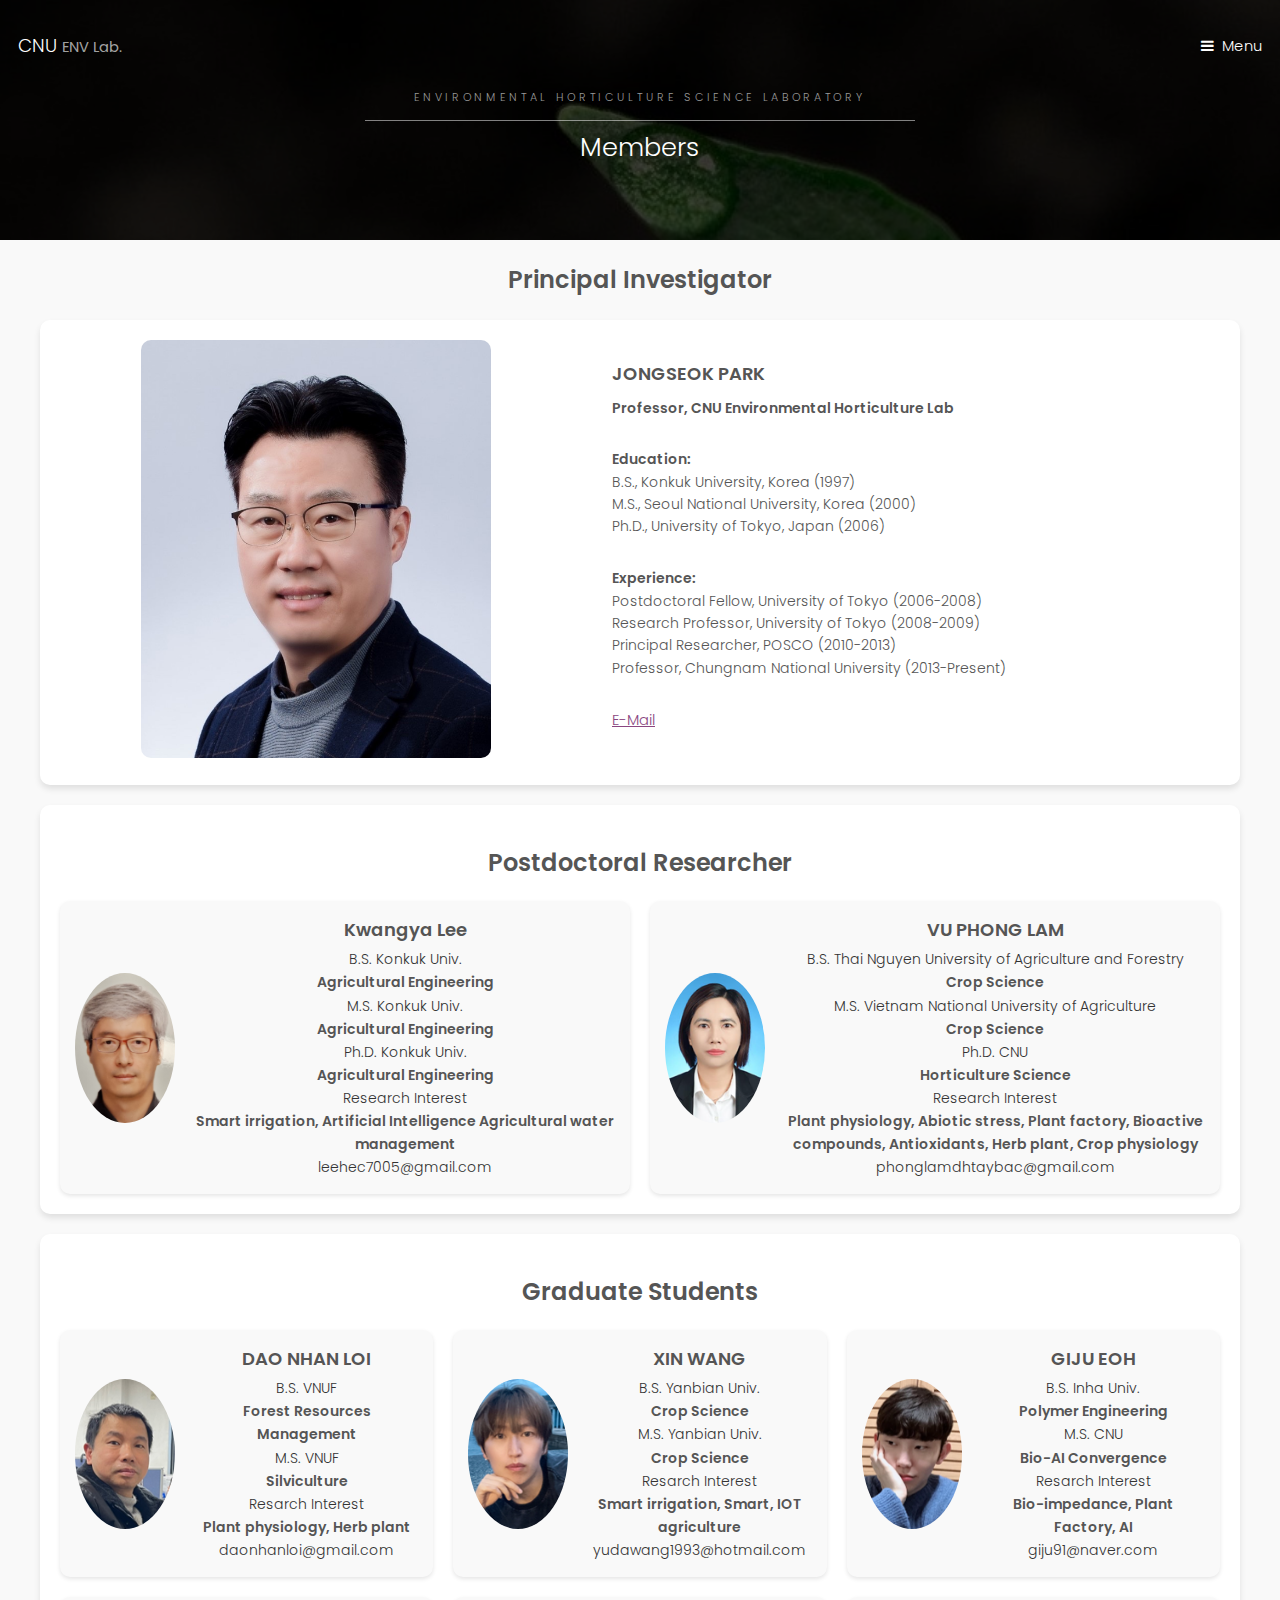
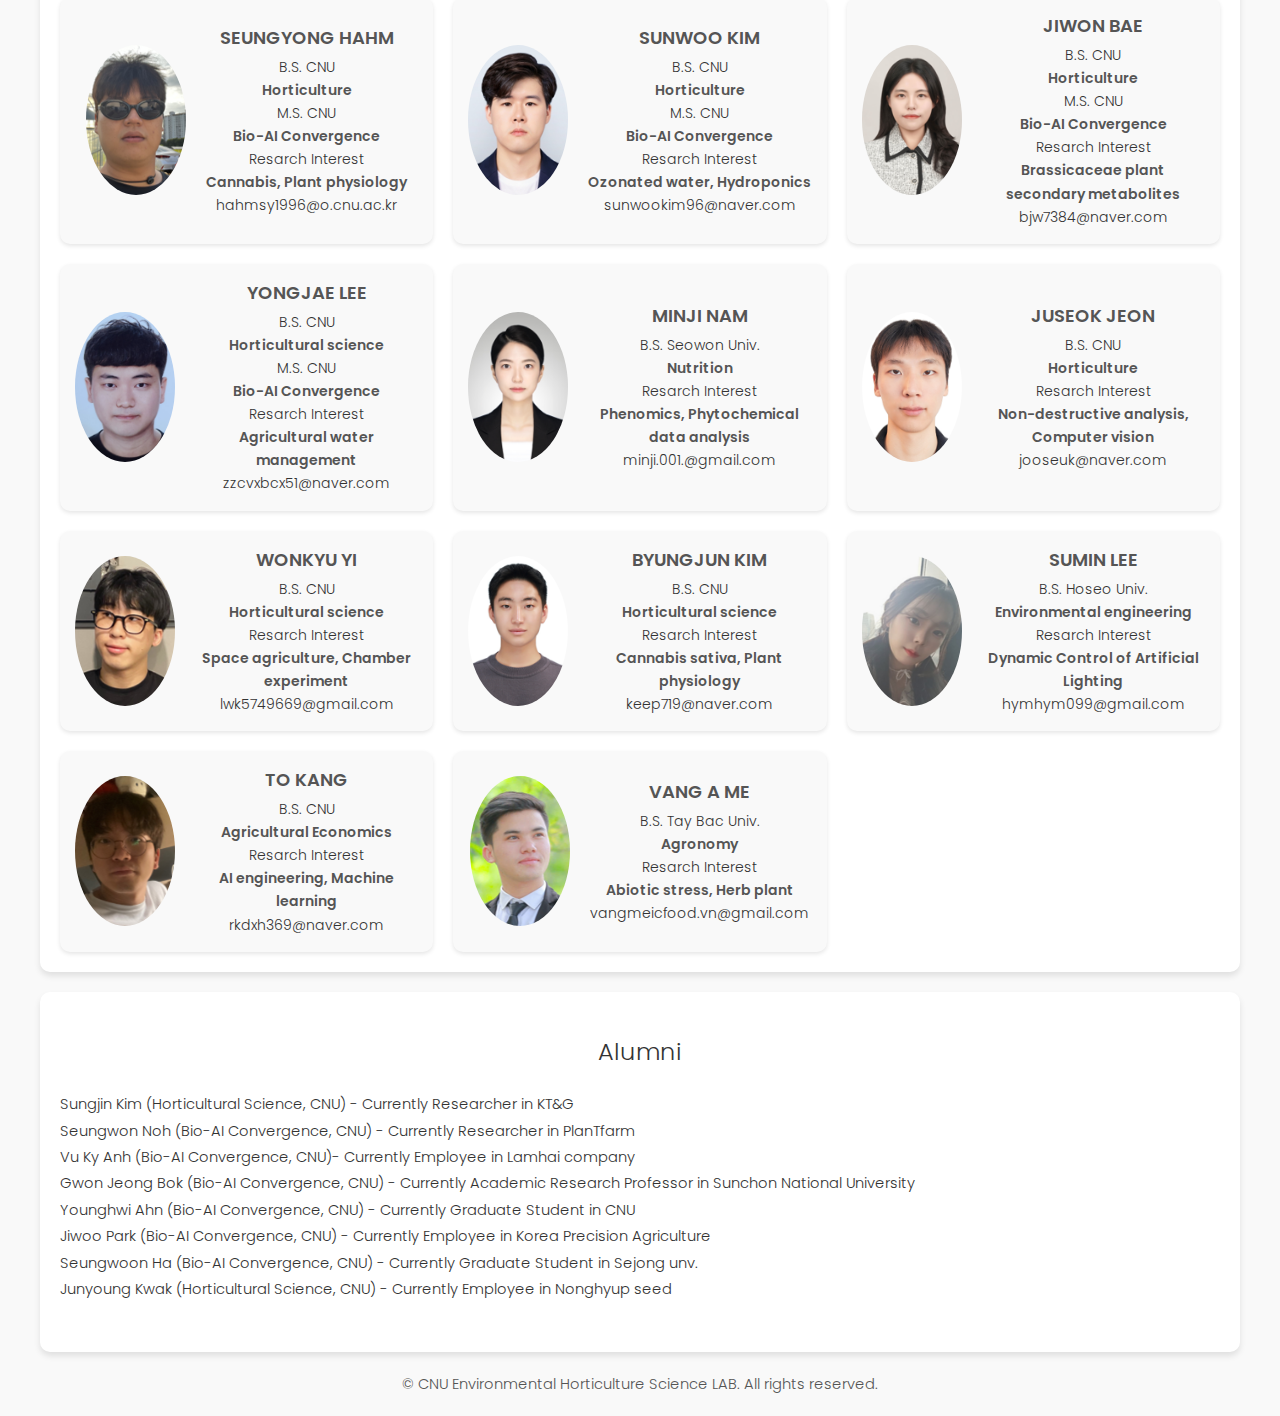
==== commit a79fe2ec: "Add files via upload" ====
--- a/member_final.html
+++ b/member_final.html
@@ -175,7 +175,6 @@
     line-height: 1.8; /* 텍스트 간격 조정 */
 }
 
-
       </style>
 
 
@@ -184,7 +183,7 @@
     <!-- Header -->
     <header id="header" class="alt">
       <div class="logo">
-        <a href="main_final.html">CNU <span>ENV Lab.</span></a>
+        <a href="index.html">CNU <span>ENV Lab.</span></a>
       </div>
       <a href="#menu">Menu</a>
     </header>
@@ -192,7 +191,7 @@
     <!-- Nav -->
     <nav id="menu">
       <ul class="links">
-        <li><a href="main_final.html">HOME</a></li>
+        <li><a href="index.html">HOME</a></li>
         <li><a href="member_final.html">MEMBERS</a></li>
         <li><a href="reserch_final.html">RESEARCH</a></li>
         <li><a href="papers_final.html">PUBLICATIONS</a></li>
@@ -215,7 +214,7 @@
 
     <!-- 교수님 섹션 -->
     <section class="professor">
-        <div class="section-title">Principal Investigator</div>
+        <div class="section-title"><b>Principal Investigator</b></div>
         <div class="professor-section">
           <div class="professor-image">
             <img src="images/12/jsp.png" alt="박 종 석" />
@@ -240,31 +239,49 @@
 
       <!-- Postdoctoral Researchers 섹션 -->
 
-      <section class="members-section">
-        <h2 class="section-title">Postdoctoral Researcher</h2>
-        <div class="phdsingle-member-container">
-            <div class="member">
-                <img src="images/12/lam.png" alt="Bu Phong Lam">
-                <div class="member-info">
-                  <h3><b>VU PHONG LAM</b></h3>
-                  <p>B.S. Thai Nguyen University of Agriculture and Forestry</p>
-                  <p><b>Crop Science</b></p>
-                  <p>M.S. Vietnam National University of Agriculture</p>
-                  <p><b>Crop Science</b></p>
-                  <p>Ph.D. CNU</p>
-                  <p><b>Horticulture Science</b></p>
-                  <p>Resarch Interest</p>
-                  <p><b>Plant physiology, Abiotic stress, Plant factory, Bioactive compounds, Antioxidants, Herb plant, Crop physiology</b></p>
-                  <p>phonglamdhtaybac@gmail.com</p>
-                </div>
-            </div>
+    <section class="members-section">
+      <h2 class="section-title"><b>Postdoctoral Researcher</b></h2>
+      <div class="phdsingle-member-container" style="display: flex; justify-content: center; gap: 20px;">
+    
+        <div class="member">
+          <img src="images/12/kwang.png" alt="Kwangya Lee">
+          <div class="member-info">
+            <h3><b>Kwangya Lee</b></h3>
+            <p>B.S. Konkuk Univ.</p>
+            <p><b>Agricultural Engineering</b></p>
+            <p>M.S. Konkuk Univ.</p>
+            <p><b>Agricultural Engineering</b></p>
+            <p>Ph.D. Konkuk Univ.</p>
+            <p><b>Agricultural Engineering</b></p>
+            <p>Research Interest</p>
+            <p><b>Smart irrigation, Artificial Intelligence Agricultural water management</b></p>
+            <p>leehec7005@gmail.com</p>
+          </div>
         </div>
+    
+        <div class="member">
+          <img src="images/12/lam.png" alt="Vu Phong Lam">
+          <div class="member-info">
+            <h3><b>VU PHONG LAM</b></h3>
+            <p>B.S. Thai Nguyen University of Agriculture and Forestry</p>
+            <p><b>Crop Science</b></p>
+            <p>M.S. Vietnam National University of Agriculture</p>
+            <p><b>Crop Science</b></p>
+            <p>Ph.D. CNU</p>
+            <p><b>Horticulture Science</b></p>
+            <p>Research Interest</p>
+            <p><b>Plant physiology, Abiotic stress, Plant factory, Bioactive compounds, Antioxidants, Herb plant, Crop physiology</b></p>
+            <p>phonglamdhtaybac@gmail.com</p>
+          </div>
+        </div>
+    
+      </div>
     </section>
-
+    
 
 
   <section class="members-section">
-      <h2 class="section-title">Graduate Students</h2>
+      <h2 class="section-title"><b>Graduate Students</b></h2>
       <div class="members">
           <div class="member">
               <img src="images/12/loi.png" alt="Roi">
@@ -360,12 +377,12 @@
           <div class="member">
             <img src="images/12/min.png" alt="Wang Xin">
             <div class="member-info">
-              <h3><b>MINJU NAM</b></h3>
+              <h3><b>MINJI NAM</b></h3>
               <p>B.S. Seowon Univ.</p>
               <p><b>Nutrition</b></p>
               <p>Resarch Interest</p>
               <p><b>Phenomics, Phytochemical data analysis</b></p>
-              <p>mnam9002@gmail.com</p>
+              <p>minji.001.@gmail.com</p>
           </div>
           </div>
           <div class="member">
